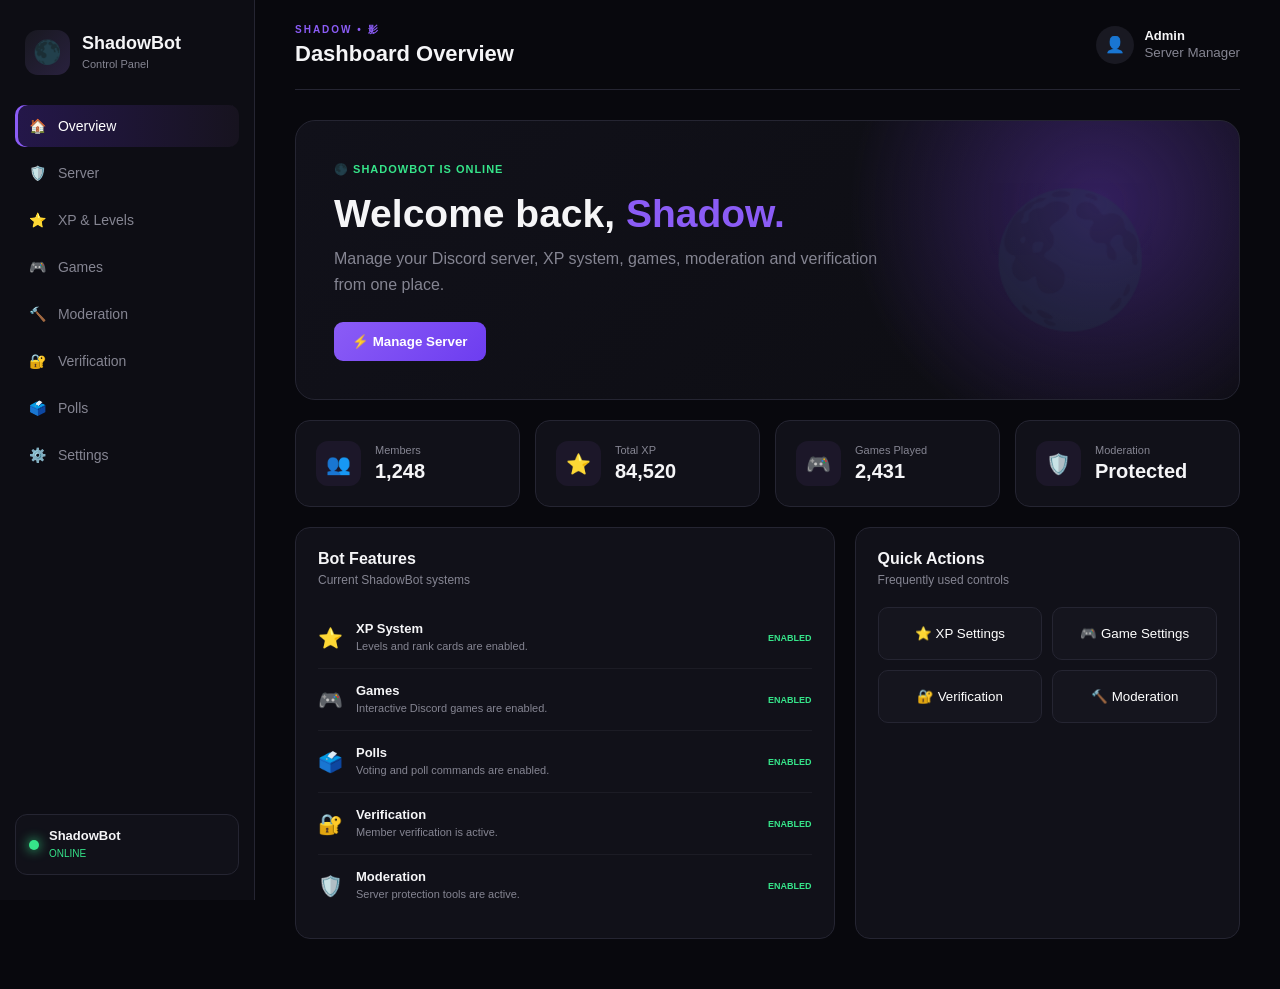
==== ShadowDashboard/index.html @ 9c29fe24 "Add files via upload" ====
<!DOCTYPE html>
<html lang="en">
<head>
    <meta charset="UTF-8">
    <meta name="viewport" content="width=device-width, initial-scale=1.0">
    <title>ShadowBot Dashboard</title>
    <link rel="stylesheet" href="style.css">
</head>

<body>

    <aside class="sidebar">

        <div class="brand">
            <div class="brand-icon">🌑</div>
            <div>
                <h1>ShadowBot</h1>
                <span>Control Panel</span>
            </div>
        </div>

        <nav>
            <button class="nav-btn active" onclick="showPage('overview', this)">
                🏠 <span>Overview</span>
            </button>

            <button class="nav-btn" onclick="showPage('server', this)">
                🛡️ <span>Server</span>
            </button>

            <button class="nav-btn" onclick="showPage('xp', this)">
                ⭐ <span>XP & Levels</span>
            </button>

            <button class="nav-btn" onclick="showPage('games', this)">
                🎮 <span>Games</span>
            </button>

            <button class="nav-btn" onclick="showPage('moderation', this)">
                🔨 <span>Moderation</span>
            </button>

            <button class="nav-btn" onclick="showPage('verification', this)">
                🔐 <span>Verification</span>
            </button>

            <button class="nav-btn" onclick="showPage('polls', this)">
                🗳️ <span>Polls</span>
            </button>

            <button class="nav-btn" onclick="showPage('settings', this)">
                ⚙️ <span>Settings</span>
            </button>
        </nav>

        <div class="sidebar-bottom">
            <div class="bot-status">
                <span class="status-dot"></span>
                <div>
                    <strong>ShadowBot</strong>
                    <small>ONLINE</small>
                </div>
            </div>
        </div>

    </aside>


    <main class="main">

        <header class="topbar">
            <div>
                <p class="eyebrow">SHADOW • 影</p>
                <h2 id="pageTitle">Dashboard Overview</h2>
            </div>

            <div class="user-area">
                <div class="avatar">👤</div>
                <div>
                    <strong>Admin</strong>
                    <small>Server Manager</small>
                </div>
            </div>
        </header>


        <section id="overview" class="page active">

            <div class="hero">
                <div>
                    <span class="hero-tag">🌑 SHADOWBOT IS ONLINE</span>

                    <h1>Welcome back, <span>Shadow.</span></h1>

                    <p>
                        Manage your Discord server, XP system, games,
                        moderation and verification from one place.
                    </p>

                    <button class="primary-btn" onclick="showPage('server')">
                        ⚡ Manage Server
                    </button>
                </div>

                <div class="hero-symbol">
                    🌑
                </div>
            </div>


            <div class="stats-grid">

                <div class="stat-card">
                    <div class="stat-icon">👥</div>
                    <div>
                        <span>Members</span>
                        <strong id="memberCount">1,248</strong>
                    </div>
                </div>

                <div class="stat-card">
                    <div class="stat-icon">⭐</div>
                    <div>
                        <span>Total XP</span>
                        <strong id="xpCount">84,520</strong>
                    </div>
                </div>

                <div class="stat-card">
                    <div class="stat-icon">🎮</div>
                    <div>
                        <span>Games Played</span>
                        <strong id="gameCount">2,431</strong>
                    </div>
                </div>

                <div class="stat-card">
                    <div class="stat-icon">🛡️</div>
                    <div>
                        <span>Moderation</span>
                        <strong>Protected</strong>
                    </div>
                </div>

            </div>


            <div class="content-grid">

                <div class="panel">
                    <div class="panel-header">
                        <div>
                            <h3>Bot Features</h3>
                            <p>Current ShadowBot systems</p>
                        </div>
                    </div>

                    <div class="feature-list">

                        <div class="feature">
                            <span>⭐</span>
                            <div>
                                <strong>XP System</strong>
                                <small>Levels and rank cards are enabled.</small>
                            </div>
                            <b class="enabled">ENABLED</b>
                        </div>

                        <div class="feature">
                            <span>🎮</span>
                            <div>
                                <strong>Games</strong>
                                <small>Interactive Discord games are enabled.</small>
                            </div>
                            <b class="enabled">ENABLED</b>
                        </div>

                        <div class="feature">
                            <span>🗳️</span>
                            <div>
                                <strong>Polls</strong>
                                <small>Voting and poll commands are enabled.</small>
                            </div>
                            <b class="enabled">ENABLED</b>
                        </div>

                        <div class="feature">
                            <span>🔐</span>
                            <div>
                                <strong>Verification</strong>
                                <small>Member verification is active.</small>
                            </div>
                            <b class="enabled">ENABLED</b>
                        </div>

                        <div class="feature">
                            <span>🛡️</span>
                            <div>
                                <strong>Moderation</strong>
                                <small>Server protection tools are active.</small>
                            </div>
                            <b class="enabled">ENABLED</b>
                        </div>

                    </div>
                </div>


                <div class="panel">
                    <div class="panel-header">
                        <div>
                            <h3>Quick Actions</h3>
                            <p>Frequently used controls</p>
                        </div>
                    </div>

                    <div class="quick-actions">

                        <button onclick="showPage('xp')">
                            ⭐ XP Settings
                        </button>

                        <button onclick="showPage('games')">
                            🎮 Game Settings
                        </button>

                        <button onclick="showPage('verification')">
                            🔐 Verification
                        </button>

                        <button onclick="showPage('moderation')">
                            🔨 Moderation
                        </button>

                    </div>
                </div>

            </div>

        </section>


        <section id="server" class="page">

            <div class="section-title">
                <h1>🛡️ Server Management</h1>
                <p>Manage your Shadow Discord server.</p>
            </div>

            <div class="settings-grid">

                <div class="panel setting-card">
                    <span class="big-icon">👋</span>
                    <h3>Welcome Messages</h3>
                    <p>Send a Shadow-themed welcome message when someone joins.</p>

                    <label class="switch">
                        <input type="checkbox" checked>
                        <span></span>
                    </label>
                </div>

                <div class="panel setting-card">
                    <span class="big-icon">🚪</span>
                    <h3>Leave Messages</h3>
                    <p>Send a message when a member leaves the server.</p>

                    <label class="switch">
                        <input type="checkbox" checked>
                        <span></span>
                    </label>
                </div>

                <div class="panel setting-card">
                    <span class="big-icon">📢</span>
                    <h3>Announcements</h3>
                    <p>Control bot announcement messages.</p>

                    <label class="switch">
                        <input type="checkbox" checked>
                        <span></span>
                    </label>
                </div>

                <div class="panel setting-card">
                    <span class="big-icon">🤖</span>
                    <h3>Bot Status</h3>
                    <p>ShadowBot is currently connected to Discord.</p>

                    <span class="online-badge">● ONLINE</span>
                </div>

            </div>

        </section>


        <section id="xp" class="page">

            <div class="section-title">
                <h1>⭐ XP & Levels</h1>
                <p>Configure your server's leveling system.</p>
            </div>

            <div class="panel">

                <div class="setting-row">
                    <div>
                        <h3>XP System</h3>
                        <p>Give members XP when they chat.</p>
                    </div>

                    <label class="switch">
                        <input type="checkbox" id="xpToggle" checked>
                        <span></span>
                    </label>
                </div>

                <div class="setting-row">
                    <div>
                        <h3>XP Per Message</h3>
                        <p>Amount of XP members receive per message.</p>
                    </div>

                    <input class="number-input" type="number" value="10">
                </div>

                <div class="setting-row">
                    <div>
                        <h3>XP Cooldown</h3>
                        <p>Seconds before a member can earn XP again.</p>
                    </div>

                    <input class="number-input" type="number" value="10">
                </div>

                <div class="setting-row">
                    <div>
                        <h3>Rank Cards</h3>
                        <p>Allow members to use the /rank command.</p>
                    </div>

                    <label class="switch">
                        <input type="checkbox" checked>
                        <span></span>
                    </label>
                </div>

                <button class="primary-btn" onclick="saveSettings()">
                    💾 Save XP Settings
                </button>

            </div>

        </section>


        <section id="games" class="page">

            <div class="section-title">
                <h1>🎮 Games</h1>
                <p>Manage ShadowBot's interactive games.</p>
            </div>

            <div class="stats-grid">

                <div class="stat-card">
                    <div class="stat-icon">🎮</div>
                    <div>
                        <span>Games Played</span>
                        <strong>2,431</strong>
                    </div>
                </div>

                <div class="stat-card">
                    <div class="stat-icon">🏆</div>
                    <div>
                        <span>Winners</span>
                        <strong>1,207</strong>
                    </div>
                </div>

                <div class="stat-card">
                    <div class="stat-icon">⚡</div>
                    <div>
                        <span>Fastest Win</span>
                        <strong>3.2s</strong>
                    </div>
                </div>

            </div>

            <div class="panel game-panel">

                <div class="game-row">
                    <div>
                        <span class="game-icon">⚡</span>
                        <div>
                            <h3>Reaction Game</h3>
                            <p>Test how quickly members can react.</p>
                        </div>
                    </div>

                    <label class="switch">
                        <input type="checkbox" checked>
                        <span></span>
                    </label>
                </div>

                <div class="game-row">
                    <div>
                        <span class="game-icon">🧠</span>
                        <div>
                            <h3>Trivia</h3>
                            <p>Questions and answers for members.</p>
                        </div>
                    </div>

                    <label class="switch">
                        <input type="checkbox" checked>
                        <span></span>
                    </label>
                </div>

                <div class="game-row">
                    <div>
                        <span class="game-icon">🎯</span>
                        <div>
                            <h3>Guessing Game</h3>
                            <p>Members guess the secret number.</p>
                        </div>
                    </div>

                    <label class="switch">
                        <input type="checkbox" checked>
                        <span></span>
                    </label>
                </div>

            </div>

        </section>


        <section id="moderation" class="page">

            <div class="section-title">
                <h1>🔨 Moderation</h1>
                <p>Protect and manage your server.</p>
            </div>

            <div class="settings-grid">

                <div class="panel setting-card">
                    <span class="big-icon">⚠️</span>
                    <h3>Warnings</h3>
                    <p>Allow moderators to warn members.</p>

                    <label class="switch">
                        <input type="checkbox" checked>
                        <span></span>
                    </label>
                </div>

                <div class="panel setting-card">
                    <span class="big-icon">👢</span>
                    <h3>Kick</h3>
                    <p>Allow authorized staff to kick members.</p>

                    <label class="switch">
                        <input type="checkbox" checked>
                        <span></span>
                    </label>
                </div>

                <div class="panel setting-card">
                    <span class="big-icon">🔨</span>
                    <h3>Ban</h3>
                    <p>Allow authorized staff to ban members.</p>

                    <label class="switch">
                        <input type="checkbox" checked>
                        <span></span>
                    </label>
                </div>

                <div class="panel setting-card">
                    <span class="big-icon">🧹</span>
                    <h3>Clear Messages</h3>
                    <p>Allow staff to clear messages.</p>

                    <label class="switch">
                        <input type="checkbox" checked>
                        <span></span>
                    </label>
                </div>

            </div>

        </section>


        <section id="verification" class="page">

            <div class="section-title">
                <h1>🔐 Verification</h1>
                <p>Configure your member verification system.</p>
            </div>

            <div class="panel">

                <div class="setting-row">
                    <div>
                        <h3>Verification System</h3>
                        <p>Require members to verify themselves.</p>
                    </div>

                    <label class="switch">
                        <input type="checkbox" checked>
                        <span></span>
                    </label>
                </div>

                <div class="setting-row">
                    <div>
                        <h3>Verification Role</h3>
                        <p>Role given after successful verification.</p>
                    </div>

                    <select>
                        <option>Verified</option>
                        <option>Member</option>
                        <option>Shadow Member</option>
                    </select>
                </div>

                <div class="setting-row">
                    <div>
                        <h3>Verification Channel</h3>
                        <p>Channel where the verification panel appears.</p>
                    </div>

                    <select>
                        <option>#verification</option>
                        <option>#welcome</option>
                        <option>#verify-here</option>
                    </select>
                </div>

                <button class="primary-btn" onclick="saveSettings()">
                    💾 Save Verification
                </button>

            </div>

        </section>


        <section id="polls" class="page">

            <div class="section-title">
                <h1>🗳️ Polls</h1>
                <p>Create and manage community polls.</p>
            </div>

            <div class="panel">

                <h3>Create Poll</h3>

                <input
                    class="text-input"
                    id="pollQuestion"
                    placeholder="Enter your poll question..."
                >

                <div class="poll-options">
                    <input class="text-input" placeholder="Option 1">
                    <input class="text-input" placeholder="Option 2">
                </div>

                <button class="primary-btn" onclick="createPoll()">
                    🗳️ Create Poll
                </button>

                <div id="pollMessage"></div>

            </div>

        </section>


        <section id="settings" class="page">

            <div class="section-title">
                <h1>⚙️ Settings</h1>
                <p>General ShadowBot dashboard settings.</p>
            </div>

            <div class="panel">

                <div class="setting-row">
                    <div>
                        <h3>Dashboard Theme</h3>
                        <p>Current dashboard appearance.</p>
                    </div>

                    <select id="themeSelect" onchange="changeTheme()">
                        <option value="dark">Dark</option>
                        <option value="midnight">Midnight</option>
                    </select>
                </div>

                <div class="setting-row">
                    <div>
                        <h3>Notifications</h3>
                        <p>Show dashboard notifications.</p>
                    </div>

                    <label class="switch">
                        <input type="checkbox" checked>
                        <span></span>
                    </label>
                </div>

                <div class="setting-row">
                    <div>
                        <h3>Auto Refresh</h3>
                        <p>Automatically refresh dashboard statistics.</p>
                    </div>

                    <label class="switch">
                        <input type="checkbox" checked>
                        <span></span>
                    </label>
                </div>

                <button class="primary-btn" onclick="saveSettings()">
                    💾 Save Settings
                </button>

            </div>

        </section>

    </main>


    <div id="toast" class="toast">
        Settings saved successfully! ✓
    </div>

    <script src="script.js"></script>

</body>
</html>
---- ShadowDashboard/style.css ----
* {
    margin: 0;
    padding: 0;
    box-sizing: border-box;
}

:root {
    --bg: #08080d;
    --sidebar: #0d0d14;
    --card: #111119;
    --card2: #15151f;
    --border: #252532;
    --text: #f5f5f7;
    --muted: #858592;
    --purple: #8b5cf6;
    --purple2: #6d3df0;
    --green: #36e58a;
    --red: #ff4d67;
}

body {
    font-family: Arial, Helvetica, sans-serif;
    background: var(--bg);
    color: var(--text);
    min-height: 100vh;
}

/* SIDEBAR */

.sidebar {
    position: fixed;
    left: 0;
    top: 0;
    bottom: 0;
    width: 255px;
    background: var(--sidebar);
    border-right: 1px solid var(--border);
    padding: 25px 15px;
    display: flex;
    flex-direction: column;
    z-index: 10;
}

.brand {
    display: flex;
    align-items: center;
    gap: 12px;
    padding: 5px 10px 30px;
}

.brand-icon {
    width: 45px;
    height: 45px;
    border-radius: 13px;
    display: flex;
    align-items: center;
    justify-content: center;
    background: linear-gradient(135deg, #181820, #29213e);
    font-size: 23px;
}

.brand h1 {
    font-size: 18px;
}

.brand span {
    color: var(--muted);
    font-size: 11px;
}

nav {
    display: flex;
    flex-direction: column;
    gap: 5px;
}

.nav-btn {
    border: none;
    background: transparent;
    color: var(--muted);
    padding: 13px 14px;
    border-radius: 10px;
    text-align: left;
    font-size: 14px;
    cursor: pointer;
    transition: 0.2s;
}

.nav-btn:hover {
    background: #171720;
    color: white;
}

.nav-btn.active {
    background: linear-gradient(90deg, #24174a, #17131f);
    color: white;
    box-shadow: inset 3px 0 var(--purple);
}

.nav-btn span {
    margin-left: 8px;
}

.sidebar-bottom {
    margin-top: auto;
}

.bot-status {
    border: 1px solid var(--border);
    background: #111119;
    border-radius: 12px;
    padding: 13px;
    display: flex;
    gap: 10px;
    align-items: center;
}

.status-dot {
    width: 10px;
    height: 10px;
    background: var(--green);
    border-radius: 50%;
    box-shadow: 0 0 12px var(--green);
}

.bot-status strong {
    display: block;
    font-size: 13px;
}

.bot-status small {
    color: var(--green);
    font-size: 10px;
}

/* MAIN */

.main {
    margin-left: 255px;
    min-height: 100vh;
    padding: 0 40px 50px;
}

.topbar {
    height: 90px;
    border-bottom: 1px solid var(--border);
    display: flex;
    align-items: center;
    justify-content: space-between;
    margin-bottom: 30px;
}

.eyebrow {
    color: var(--purple);
    font-size: 10px;
    font-weight: bold;
    letter-spacing: 2px;
    margin-bottom: 4px;
}

.topbar h2 {
    font-size: 22px;
}

.user-area {
    display: flex;
    align-items: center;
    gap: 10px;
}

.avatar {
    width: 38px;
    height: 38px;
    border-radius: 50%;
    background: #191922;
    display: flex;
    align-items: center;
    justify-content: center;
}

.user-area strong {
    display: block;
    font-size: 13px;
}

.user-area small {
    color: var(--muted);
}

/* PAGES */

.page {
    display: none;
}

.page.active {
    display: block;
}

/* HERO */

.hero {
    min-height: 260px;
    padding: 38px;
    border: 1px solid var(--border);
    border-radius: 20px;
    background:
        radial-gradient(circle at 85% 30%, #34205f 0%, transparent 30%),
        linear-gradient(135deg, #11111a, #0d0d12);
    display: flex;
    justify-content: space-between;
    align-items: center;
    overflow: hidden;
}

.hero-tag {
    color: var(--green);
    font-size: 11px;
    font-weight: bold;
    letter-spacing: 1px;
}

.hero h1 {
    font-size: 39px;
    margin: 15px 0 10px;
}

.hero h1 span {
    color: var(--purple);
}

.hero p {
    color: var(--muted);
    max-width: 570px;
    line-height: 1.6;
    margin-bottom: 25px;
}

.hero-symbol {
    font-size: 130px;
    opacity: 0.25;
    margin-right: 50px;
}

/* BUTTONS */

.primary-btn {
    border: none;
    border-radius: 9px;
    padding: 12px 18px;
    background: linear-gradient(135deg, var(--purple), var(--purple2));
    color: white;
    font-weight: bold;
    cursor: pointer;
    transition: 0.2s;
}

.primary-btn:hover {
    transform: translateY(-2px);
    box-shadow: 0 8px 25px #6d3df044;
}

/* STATS */

.stats-grid {
    display: grid;
    grid-template-columns: repeat(4, 1fr);
    gap: 15px;
    margin: 20px 0;
}

.stat-card {
    background: var(--card);
    border: 1px solid var(--border);
    border-radius: 15px;
    padding: 20px;
    display: flex;
    align-items: center;
    gap: 14px;
}

.stat-icon {
    width: 45px;
    height: 45px;
    border-radius: 12px;
    background: #1c1729;
    display: flex;
    align-items: center;
    justify-content: center;
    font-size: 20px;
}

.stat-card span {
    color: var(--muted);
    font-size: 11px;
    display: block;
    margin-bottom: 4px;
}

.stat-card strong {
    font-size: 20px;
}

/* CONTENT */

.content-grid {
    display: grid;
    grid-template-columns: 1.4fr 1fr;
    gap: 20px;
}

.panel {
    background: var(--card);
    border: 1px solid var(--border);
    border-radius: 15px;
    padding: 22px;
}

.panel-header {
    display: flex;
    justify-content: space-between;
    margin-bottom: 20px;
}

.panel h3 {
    font-size: 16px;
}

.panel-header p,
.section-title p {
    color: var(--muted);
    font-size: 12px;
    margin-top: 5px;
}

/* FEATURES */

.feature-list {
    display: flex;
    flex-direction: column;
}

.feature {
    display: flex;
    align-items: center;
    gap: 13px;
    padding: 14px 0;
    border-bottom: 1px solid #1c1c25;
}

.feature:last-child {
    border-bottom: none;
}

.feature > span {
    font-size: 20px;
}

.feature div {
    flex: 1;
}

.feature strong {
    display: block;
    font-size: 13px;
}

.feature small {
    color: var(--muted);
    font-size: 11px;
}

.enabled {
    color: var(--green);
    font-size: 9px;
}

/* QUICK ACTIONS */

.quick-actions {
    display: grid;
    grid-template-columns: 1fr 1fr;
    gap: 10px;
}

.quick-actions button {
    border: 1px solid var(--border);
    background: #15151e;
    color: white;
    padding: 18px 10px;
    border-radius: 10px;
    cursor: pointer;
    transition: 0.2s;
}

.quick-actions button:hover {
    border-color: var(--purple);
    background: #1b1628;
}

/* SECTION */

.section-title {
    margin-bottom: 25px;
}

.section-title h1 {
    font-size: 27px;
}

/* SETTINGS */

.settings-grid {
    display: grid;
    grid-template-columns: 1fr 1fr;
    gap: 18px;
}

.setting-card {
    position: relative;
    min-height: 180px;
}

.big-icon {
    font-size: 30px;
    display: block;
    margin-bottom: 15px;
}

.setting-card h3 {
    margin-bottom: 8px;
}

.setting-card p {
    color: var(--muted);
    font-size: 12px;
    line-height: 1.5;
    max-width: 350px;
}

.setting-card .switch {
    position: absolute;
    right: 20px;
    top: 20px;
}

/* SWITCH */

.switch {
    display: inline-block;
    position: relative;
    width: 48px;
    height: 25px;
}

.switch input {
    opacity: 0;
    width: 0;
    height: 0;
}

.switch span {
    position: absolute;
    cursor: pointer;
    inset: 0;
    background: #292934;
    border-radius: 30px;
    transition: 0.2s;
}

.switch span:before {
    content: "";
    position: absolute;
    width: 19px;
    height: 19px;
    left: 3px;
    top: 3px;
    background: white;
    border-radius: 50%;
    transition: 0.2s;
}

.switch input:checked + span {
    background: var(--purple);
}

.switch input:checked + span:before {
    transform: translateX(23px);
}

/* SETTING ROW */

.setting-row {
    display: flex;
    justify-content: space-between;
    align-items: center;
    gap: 20px;
    padding: 20px 0;
    border-bottom: 1px solid #20202a;
}

.setting-row:first-child {
    padding-top: 0;
}

.setting-row:last-of-type {
    margin-bottom: 20px;
}

.setting-row h3 {
    font-size: 14px;
}

.setting-row p {
    color: var(--muted);
    font-size: 11px;
    margin-top: 5px;
}

.number-input,
.text-input,
select {
    background: #0b0b11;
    color: white;
    border: 1px solid var(--border);
    border-radius: 8px;
    padding: 11px 12px;
    outline: none;
}

.number-input {
    width: 90px;
}

.text-input {
    width: 100%;
    margin: 10px 0;
}

select {
    min-width: 150px;
}

input:focus,
select:focus {
    border-color: var(--purple);
}

/* GAMES */

.game-panel {
    margin-top: 20px;
}

.game-row {
    display: flex;
    align-items: center;
    justify-content: space-between;
    padding: 20px 0;
    border-bottom: 1px solid #20202a;
}

.game-row:last-child {
    border-bottom: none;
}

.game-row > div {
    display: flex;
    align-items: center;
    gap: 14px;
}

.game-icon {
    width: 45px;
    height: 45px;
    border-radius: 12px;
    background: #1b1628;
    display: flex;
    align-items: center;
    justify-content: center;
    font-size: 20px;
}

.game-row h3 {
    font-size: 14px;
}

.game-row p {
    color: var(--muted);
    font-size: 11px;
    margin-top: 5px;
}

/* ONLINE */

.online-badge {
    display: inline-block;
    margin-top: 20px;
    color: var(--green);
    font-size: 11px;
    font-weight: bold;
}

/* POLLS */

.poll-options {
    display: grid;
    grid-template-columns: 1fr 1fr;
    gap: 10px;
}

#pollMessage {
    margin-top: 15px;
    color: var(--green);
    font-size: 12px;
}

/* TOAST */

.toast {
    position: fixed;
    bottom: 25px;
    right: 25px;
    background: #17171f;
    border: 1px solid var(--green);
    color: white;
    padding: 13px 18px;
    border-radius: 10px;
    transform: translateY(100px);
    opacity: 0;
    transition: 0.3s;
    z-index: 100;
}

.toast.show {
    transform: translateY(0);
    opacity: 1;
}

/* RESPONSIVE */

@media (max-width: 1100px) {
    .stats-grid {
        grid-template-columns: 1fr 1fr;
    }

    .content-grid {
        grid-template-columns: 1fr;
    }
}

@media (max-width: 800px) {
    .sidebar {
        width: 70px;
        padding: 15px 8px;
    }

    .brand div:not(.brand-icon),
    .nav-btn span,
    .bot-status div {
        display: none;
    }

    .brand {
        justify-content: center;
        padding-bottom: 25px;
    }

    .nav-btn {
        text-align: center;
        padding: 14px 5px;
    }

    .sidebar-bottom {
        display: flex;
        justify-content: center;
    }

    .main {
        margin-left: 70px;
        padding: 0 20px 40px;
    }

    .hero-symbol {
        display: none;
    }

    .hero h1 {
        font-size: 30px;
    }

    .settings-grid {
        grid-template-columns: 1fr;
    }
}

@media (max-width: 550px) {
    .stats-grid {
        grid-template-columns: 1fr;
    }

    .topbar {
        height: 75px;
    }

    .user-area {
        display: none;
    }

    .hero {
        padding: 25px;
    }

    .poll-options {
        grid-template-columns: 1fr;
    }
}
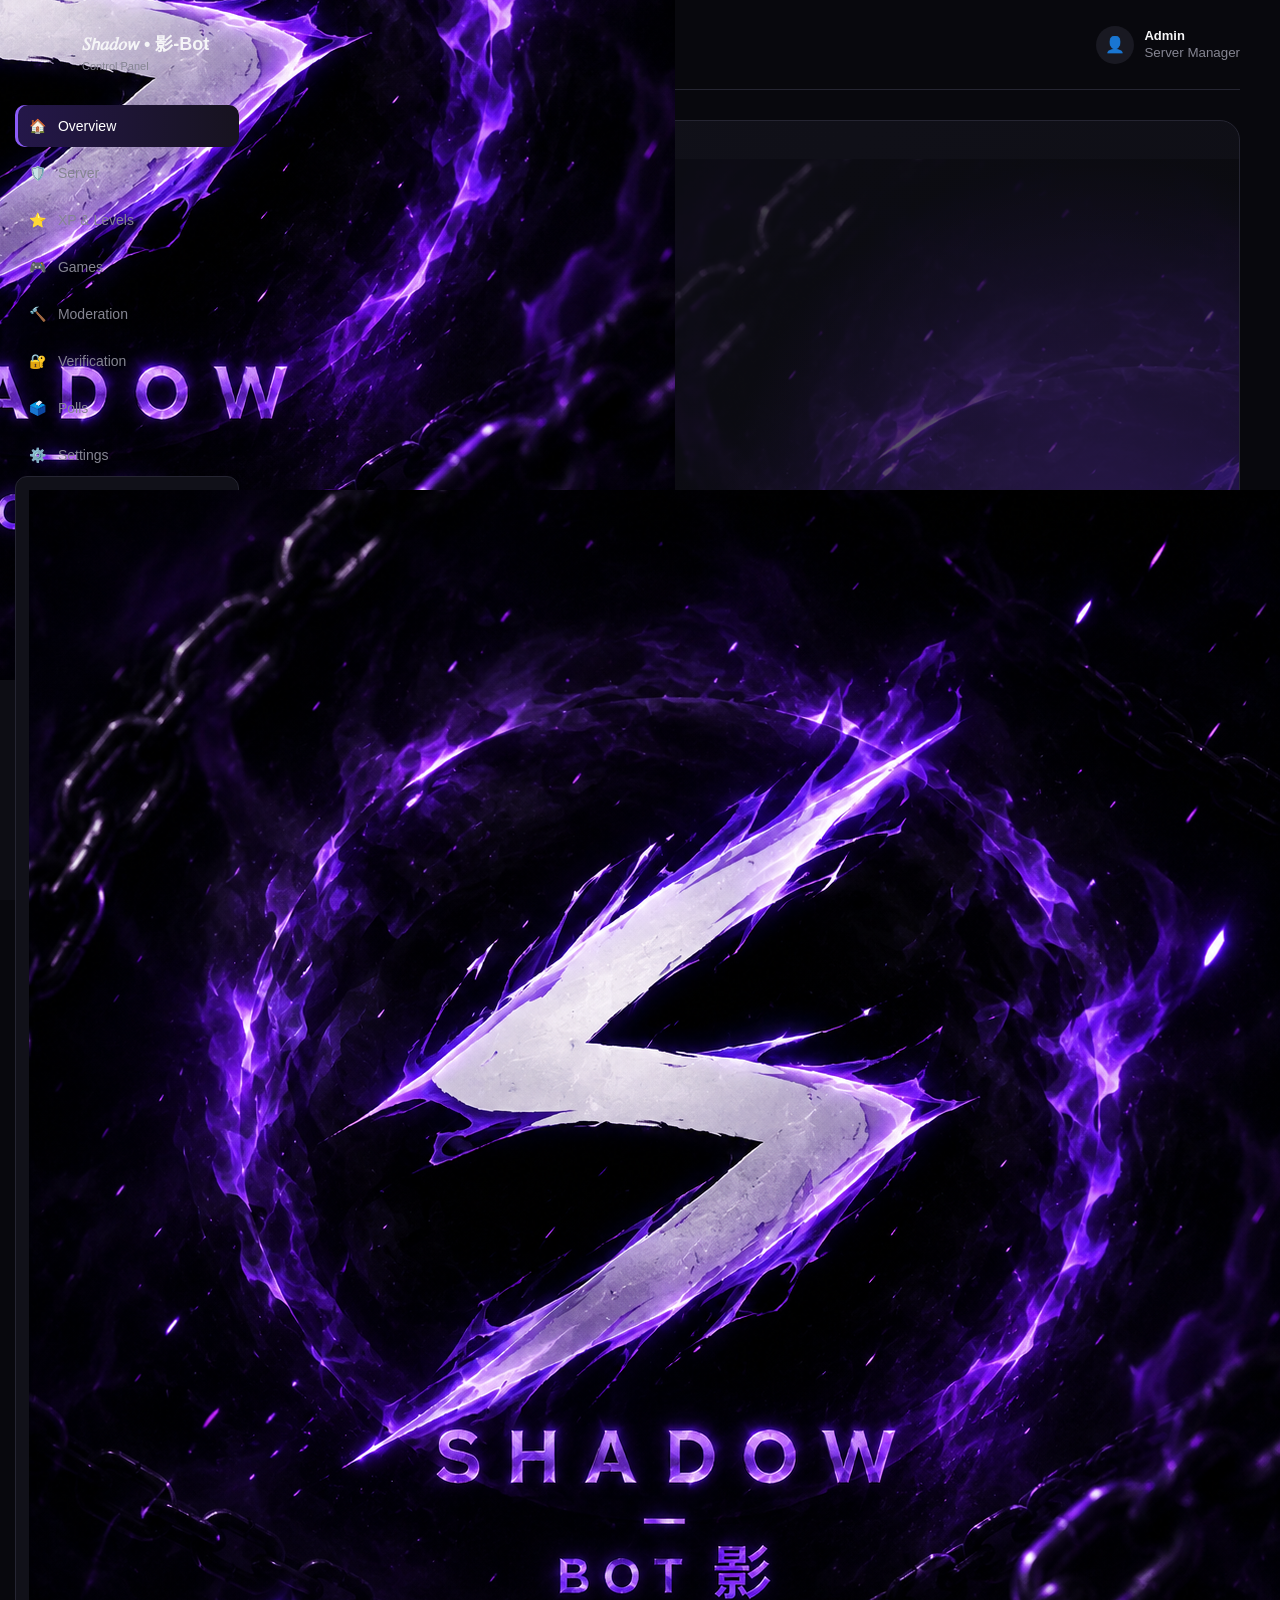
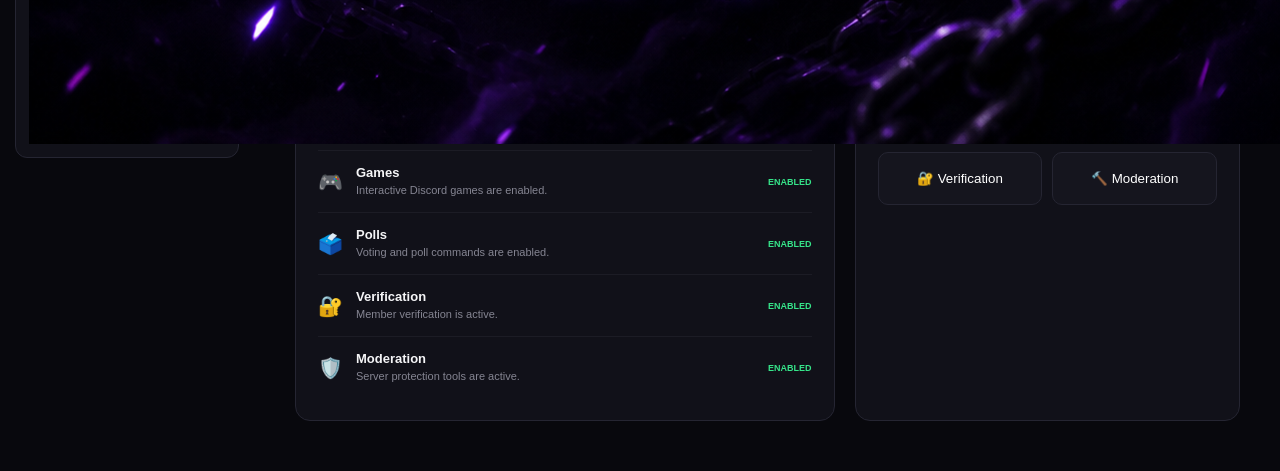
==== commit 9521f5f3: "Update index.html" ====
--- a/ShadowDashboard/index.html
+++ b/ShadowDashboard/index.html
@@ -2,8 +2,55 @@
 <html lang="en">
 <head>
     <meta charset="UTF-8">
+
     <meta name="viewport" content="width=device-width, initial-scale=1.0">
-    <title>ShadowBot Dashboard</title>
+
+    <title>ShadowBot Dashboard | 𝑆𝘩𝑎𝑑𝑜𝑤 • 影-Bot</title>
+
+    <meta
+        name="description"
+        content="ShadowBot Dashboard — manage your Discord server, XP, games, moderation, verification and polls."
+    >
+
+    <meta
+        name="keywords"
+        content="ShadowBot, Discord bot, Discord dashboard, Shadow Bot, 𝑆𝘩𝑎𝑑𝑜𝑤 • 影"
+    >
+
+    <meta name="author" content="ShadowEditzDev">
+
+    <!-- Favicon -->
+    <link rel="icon" type="image/png" href="logo.png">
+
+    <!-- Open Graph -->
+    <meta property="og:type" content="website">
+    <meta property="og:title" content="ShadowBot Dashboard">
+    <meta
+        property="og:description"
+        content="Manage your Discord server with the ShadowBot Dashboard."
+    >
+    <meta
+        property="og:image"
+        content="https://shadoweditzdev.github.io/ShadowDashboard/ShadowDashboard/logo.png"
+    >
+    <meta
+        property="og:url"
+        content="https://shadoweditzdev.github.io/ShadowDashboard/"
+    >
+    <meta property="og:site_name" content="𝑆𝘩𝑎𝑑𝑜𝘸 • 影-Bot">
+
+    <!-- Twitter / Discord preview -->
+    <meta name="twitter:card" content="summary_large_image">
+    <meta name="twitter:title" content="ShadowBot Dashboard">
+    <meta
+        name="twitter:description"
+        content="Manage your Discord server, XP, games, moderation and verification."
+    >
+    <meta
+        name="twitter:image"
+        content="https://shadoweditzdev.github.io/ShadowDashboard/ShadowDashboard/banner.png"
+    >
+
     <link rel="stylesheet" href="style.css">
 </head>
 
@@ -12,14 +59,21 @@
     <aside class="sidebar">
 
         <div class="brand">
-            <div class="brand-icon">🌑</div>
+
+            <div class="brand-icon">
+                <img src="logo.png" alt="ShadowBot">
+            </div>
+
             <div>
-                <h1>ShadowBot</h1>
+                <h1>𝑆𝘩𝑎𝑑𝑜𝘸 • 影-Bot</h1>
                 <span>Control Panel</span>
             </div>
+
         </div>
 
+
         <nav>
+
             <button class="nav-btn active" onclick="showPage('overview', this)">
                 🏠 <span>Overview</span>
             </button>
@@ -51,16 +105,29 @@
             <button class="nav-btn" onclick="showPage('settings', this)">
                 ⚙️ <span>Settings</span>
             </button>
+
         </nav>
 
+
         <div class="sidebar-bottom">
+
             <div class="bot-status">
+
+                <img
+                    class="status-avatar"
+                    src="logo.png"
+                    alt="ShadowBot"
+                >
+
                 <span class="status-dot"></span>
+
                 <div>
-                    <strong>ShadowBot</strong>
+                    <strong>𝑆𝘩𝑎𝑑𝑜𝘸 • 影-Bot</strong>
                     <small>ONLINE</small>
                 </div>
-            </div>
+
+            </div>
+
         </div>
 
     </aside>
@@ -69,77 +136,119 @@
     <main class="main">
 
         <header class="topbar">
+
             <div>
                 <p class="eyebrow">SHADOW • 影</p>
                 <h2 id="pageTitle">Dashboard Overview</h2>
             </div>
 
             <div class="user-area">
+
                 <div class="avatar">👤</div>
+
                 <div>
                     <strong>Admin</strong>
                     <small>Server Manager</small>
                 </div>
-            </div>
+
+            </div>
+
         </header>
 
 
+        <!-- =========================
+             OVERVIEW
+        ========================== -->
+
         <section id="overview" class="page active">
 
             <div class="hero">
+
                 <div>
-                    <span class="hero-tag">🌑 SHADOWBOT IS ONLINE</span>
-
-                    <h1>Welcome back, <span>Shadow.</span></h1>
+
+                    <span class="hero-tag">
+                        🌑 SHADOWBOT IS ONLINE
+                    </span>
+
+                    <h1>
+                        Welcome back,
+                        <span>Shadow.</span>
+                    </h1>
 
                     <p>
                         Manage your Discord server, XP system, games,
                         moderation and verification from one place.
                     </p>
 
-                    <button class="primary-btn" onclick="showPage('server')">
+                    <button
+                        class="primary-btn"
+                        onclick="showPage('server')"
+                    >
                         ⚡ Manage Server
                     </button>
-                </div>
+
+                </div>
+
 
                 <div class="hero-symbol">
-                    🌑
-                </div>
+
+                    <img
+                        src="logo.png"
+                        alt="ShadowBot"
+                    >
+
+                </div>
+
             </div>
 
 
             <div class="stats-grid">
 
                 <div class="stat-card">
+
                     <div class="stat-icon">👥</div>
+
                     <div>
                         <span>Members</span>
                         <strong id="memberCount">1,248</strong>
                     </div>
-                </div>
+
+                </div>
+
 
                 <div class="stat-card">
+
                     <div class="stat-icon">⭐</div>
+
                     <div>
                         <span>Total XP</span>
                         <strong id="xpCount">84,520</strong>
                     </div>
-                </div>
+
+                </div>
+
 
                 <div class="stat-card">
+
                     <div class="stat-icon">🎮</div>
+
                     <div>
                         <span>Games Played</span>
                         <strong id="gameCount">2,431</strong>
                     </div>
-                </div>
+
+                </div>
+
 
                 <div class="stat-card">
+
                     <div class="stat-icon">🛡️</div>
+
                     <div>
                         <span>Moderation</span>
                         <strong>Protected</strong>
                     </div>
+
                 </div>
 
             </div>
@@ -147,72 +256,118 @@
 
             <div class="content-grid">
 
+
                 <div class="panel">
+
                     <div class="panel-header">
+
                         <div>
                             <h3>Bot Features</h3>
                             <p>Current ShadowBot systems</p>
                         </div>
-                    </div>
+
+                    </div>
+
 
                     <div class="feature-list">
 
+
                         <div class="feature">
+
                             <span>⭐</span>
+
                             <div>
                                 <strong>XP System</strong>
-                                <small>Levels and rank cards are enabled.</small>
+                                <small>
+                                    Levels and rank cards are enabled.
+                                </small>
                             </div>
+
                             <b class="enabled">ENABLED</b>
+
                         </div>
 
+
                         <div class="feature">
+
                             <span>🎮</span>
+
                             <div>
                                 <strong>Games</strong>
-                                <small>Interactive Discord games are enabled.</small>
+                                <small>
+                                    Interactive Discord games are enabled.
+                                </small>
                             </div>
+
                             <b class="enabled">ENABLED</b>
+
                         </div>
 
+
                         <div class="feature">
+
                             <span>🗳️</span>
+
                             <div>
                                 <strong>Polls</strong>
-                                <small>Voting and poll commands are enabled.</small>
+                                <small>
+                                    Voting and poll commands are enabled.
+                                </small>
                             </div>
+
                             <b class="enabled">ENABLED</b>
+
                         </div>
 
+
                         <div class="feature">
+
                             <span>🔐</span>
+
                             <div>
                                 <strong>Verification</strong>
-                                <small>Member verification is active.</small>
+                                <small>
+                                    Member verification is active.
+                                </small>
                             </div>
+
                             <b class="enabled">ENABLED</b>
+
                         </div>
 
+
                         <div class="feature">
+
                             <span>🛡️</span>
+
                             <div>
                                 <strong>Moderation</strong>
-                                <small>Server protection tools are active.</small>
+                                <small>
+                                    Server protection tools are active.
+                                </small>
                             </div>
+
                             <b class="enabled">ENABLED</b>
+
                         </div>
 
-                    </div>
+
+                    </div>
+
                 </div>
 
 
                 <div class="panel">
+
                     <div class="panel-header">
+
                         <div>
                             <h3>Quick Actions</h3>
                             <p>Frequently used controls</p>
                         </div>
-                    </div>
+
+                    </div>
+
 
                     <div class="quick-actions">
 
@@ -233,339 +388,696 @@
                         </button>
 
                     </div>
-                </div>
+
+                </div>
+
 
             </div>
 
         </section>
 
 
+        <!-- =========================
+             SERVER
+        ========================== -->
+
         <section id="server" class="page">
 
             <div class="section-title">
+
                 <h1>🛡️ Server Management</h1>
-                <p>Manage your Shadow Discord server.</p>
-            </div>
+
+                <p>
+                    Manage your Shadow Discord server.
+                </p>
+
+            </div>
+
 
             <div class="settings-grid">
 
+
                 <div class="panel setting-card">
+
                     <span class="big-icon">👋</span>
+
                     <h3>Welcome Messages</h3>
-                    <p>Send a Shadow-themed welcome message when someone joins.</p>
-
-                    <label class="switch">
-                        <input type="checkbox" checked>
-                        <span></span>
-                    </label>
-                </div>
+
+                    <p>
+                        Send a Shadow-themed welcome message when someone joins.
+                    </p>
+
+                    <label class="switch">
+
+                        <input
+                            type="checkbox"
+                            checked
+                        >
+
+                        <span></span>
+
+                    </label>
+
+                </div>
+
 
                 <div class="panel setting-card">
+
                     <span class="big-icon">🚪</span>
+
                     <h3>Leave Messages</h3>
-                    <p>Send a message when a member leaves the server.</p>
-
-                    <label class="switch">
-                        <input type="checkbox" checked>
-                        <span></span>
-                    </label>
-                </div>
+
+                    <p>
+                        Send a message when a member leaves the server.
+                    </p>
+
+                    <label class="switch">
+
+                        <input
+                            type="checkbox"
+                            checked
+                        >
+
+                        <span></span>
+
+                    </label>
+
+                </div>
+
 
                 <div class="panel setting-card">
+
                     <span class="big-icon">📢</span>
+
                     <h3>Announcements</h3>
-                    <p>Control bot announcement messages.</p>
-
-                    <label class="switch">
-                        <input type="checkbox" checked>
-                        <span></span>
-                    </label>
-                </div>
+
+                    <p>
+                        Control bot announcement messages.
+                    </p>
+
+                    <label class="switch">
+
+                        <input
+                            type="checkbox"
+                            checked
+                        >
+
+                        <span></span>
+
+                    </label>
+
+                </div>
+
 
                 <div class="panel setting-card">
+
                     <span class="big-icon">🤖</span>
+
                     <h3>Bot Status</h3>
-                    <p>ShadowBot is currently connected to Discord.</p>
-
-                    <span class="online-badge">● ONLINE</span>
-                </div>
+
+                    <p>
+                        ShadowBot is currently connected to Discord.
+                    </p>
+
+                    <span class="online-badge">
+                        ● ONLINE
+                    </span>
+
+                </div>
+
 
             </div>
 
         </section>
 
 
+        <!-- =========================
+             XP
+        ========================== -->
+
         <section id="xp" class="page">
 
             <div class="section-title">
+
                 <h1>⭐ XP & Levels</h1>
-                <p>Configure your server's leveling system.</p>
-            </div>
+
+                <p>
+                    Configure your server's leveling system.
+                </p>
+
+            </div>
+
 
             <div class="panel">
 
+
                 <div class="setting-row">
-                    <div>
+
+                    <div>
+
                         <h3>XP System</h3>
-                        <p>Give members XP when they chat.</p>
-                    </div>
-
-                    <label class="switch">
-                        <input type="checkbox" id="xpToggle" checked>
-                        <span></span>
-                    </label>
-                </div>
+
+                        <p>
+                            Give members XP when they chat.
+                        </p>
+
+                    </div>
+
+
+                    <label class="switch">
+
+                        <input
+                            type="checkbox"
+                            id="xpToggle"
+                            checked
+                        >
+
+                        <span></span>
+
+                    </label>
+
+                </div>
+
 
                 <div class="setting-row">
-                    <div>
+
+                    <div>
+
                         <h3>XP Per Message</h3>
-                        <p>Amount of XP members receive per message.</p>
-                    </div>
-
-                    <input class="number-input" type="number" value="10">
-                </div>
+
+                        <p>
+                            Amount of XP members receive per message.
+                        </p>
+
+                    </div>
+
+                    <input
+                        class="number-input"
+                        type="number"
+                        value="10"
+                    >
+
+                </div>
+
 
                 <div class="setting-row">
-                    <div>
+
+                    <div>
+
                         <h3>XP Cooldown</h3>
-                        <p>Seconds before a member can earn XP again.</p>
-                    </div>
-
-                    <input class="number-input" type="number" value="10">
-                </div>
+
+                        <p>
+                            Seconds before a member can earn XP again.
+                        </p>
+
+                    </div>
+
+                    <input
+                        class="number-input"
+                        type="number"
+                        value="10"
+                    >
+
+                </div>
+
 
                 <div class="setting-row">
-                    <div>
+
+                    <div>
+
                         <h3>Rank Cards</h3>
-                        <p>Allow members to use the /rank command.</p>
-                    </div>
-
-                    <label class="switch">
-                        <input type="checkbox" checked>
-                        <span></span>
-                    </label>
-                </div>
-
-                <button class="primary-btn" onclick="saveSettings()">
+
+                        <p>
+                            Allow members to use the /rank command.
+                        </p>
+
+                    </div>
+
+
+                    <label class="switch">
+
+                        <input
+                            type="checkbox"
+                            checked
+                        >
+
+                        <span></span>
+
+                    </label>
+
+                </div>
+
+
+                <button
+                    class="primary-btn"
+                    onclick="saveSettings()"
+                >
                     💾 Save XP Settings
                 </button>
 
+
             </div>
 
         </section>
 
 
+        <!-- =========================
+             GAMES
+        ========================== -->
+
         <section id="games" class="page">
 
             <div class="section-title">
+
                 <h1>🎮 Games</h1>
-                <p>Manage ShadowBot's interactive games.</p>
-            </div>
+
+                <p>
+                    Manage ShadowBot's interactive games.
+                </p>
+
+            </div>
+
 
             <div class="stats-grid">
 
+
                 <div class="stat-card">
+
                     <div class="stat-icon">🎮</div>
-                    <div>
+
+                    <div>
+
                         <span>Games Played</span>
-                        <strong>2,431</strong>
-                    </div>
-                </div>
+
+                        <strong>
+                            2,431
+                        </strong>
+
+                    </div>
+
+                </div>
+
 
                 <div class="stat-card">
+
                     <div class="stat-icon">🏆</div>
-                    <div>
+
+                    <div>
+
                         <span>Winners</span>
-                        <strong>1,207</strong>
-                    </div>
-                </div>
+
+                        <strong>
+                            1,207
+                        </strong>
+
+                    </div>
+
+                </div>
+
 
                 <div class="stat-card">
+
                     <div class="stat-icon">⚡</div>
-                    <div>
+
+                    <div>
+
                         <span>Fastest Win</span>
-                        <strong>3.2s</strong>
-                    </div>
-                </div>
-
-            </div>
+
+                        <strong>
+                            3.2s
+                        </strong>
+
+                    </div>
+
+                </div>
+
+
+            </div>
+
 
             <div class="panel game-panel">
 
+
                 <div class="game-row">
-                    <div>
-                        <span class="game-icon">⚡</span>
+
+                    <div>
+
+                        <span class="game-icon">
+                            ⚡
+                        </span>
+
                         <div>
+
                             <h3>Reaction Game</h3>
-                            <p>Test how quickly members can react.</p>
+
+                            <p>
+                                Test how quickly members can react.
+                            </p>
+
                         </div>
-                    </div>
-
-                    <label class="switch">
-                        <input type="checkbox" checked>
-                        <span></span>
-                    </label>
-                </div>
+
+                    </div>
+
+
+                    <label class="switch">
+
+                        <input
+                            type="checkbox"
+                            checked
+                        >
+
+                        <span></span>
+
+                    </label>
+
+                </div>
+
 
                 <div class="game-row">
-                    <div>
-                        <span class="game-icon">🧠</span>
+
+                    <div>
+
+                        <span class="game-icon">
+                            🧠
+                        </span>
+
                         <div>
+
                             <h3>Trivia</h3>
-                            <p>Questions and answers for members.</p>
+
+                            <p>
+                                Questions and answers for members.
+                            </p>
+
                         </div>
-                    </div>
-
-                    <label class="switch">
-                        <input type="checkbox" checked>
-                        <span></span>
-                    </label>
-                </div>
+
+                    </div>
+
+
+                    <label class="switch">
+
+                        <input
+                            type="checkbox"
+                            checked
+                        >
+
+                        <span></span>
+
+                    </label>
+
+                </div>
+
 
                 <div class="game-row">
-                    <div>
-                        <span class="game-icon">🎯</span>
+
+                    <div>
+
+                        <span class="game-icon">
+                            🎯
+                        </span>
+
                         <div>
+
                             <h3>Guessing Game</h3>
-                            <p>Members guess the secret number.</p>
+
+                            <p>
+                                Members guess the secret number.
+                            </p>
+
                         </div>
-                    </div>
-
-                    <label class="switch">
-                        <input type="checkbox" checked>
-                        <span></span>
-                    </label>
-                </div>
+
+                    </div>
+
+
+                    <label class="switch">
+
+                        <input
+                            type="checkbox"
+                            checked
+                        >
+
+                        <span></span>
+
+                    </label>
+
+                </div>
+
 
             </div>
 
         </section>
 
 
+        <!-- =========================
+             MODERATION
+        ========================== -->
+
         <section id="moderation" class="page">
 
             <div class="section-title">
+
                 <h1>🔨 Moderation</h1>
-                <p>Protect and manage your server.</p>
-            </div>
+
+                <p>
+                    Protect and manage your server.
+                </p>
+
+            </div>
+
 
             <div class="settings-grid">
 
+
                 <div class="panel setting-card">
+
                     <span class="big-icon">⚠️</span>
+
                     <h3>Warnings</h3>
-                    <p>Allow moderators to warn members.</p>
-
-                    <label class="switch">
-                        <input type="checkbox" checked>
-                        <span></span>
-                    </label>
-                </div>
+
+                    <p>
+                        Allow moderators to warn members.
+                    </p>
+
+                    <label class="switch">
+
+                        <input
+                            type="checkbox"
+                            checked
+                        >
+
+                        <span></span>
+
+                    </label>
+
+                </div>
+
 
                 <div class="panel setting-card">
+
                     <span class="big-icon">👢</span>
+
                     <h3>Kick</h3>
-                    <p>Allow authorized staff to kick members.</p>
-
-                    <label class="switch">
-                        <input type="checkbox" checked>
-                        <span></span>
-                    </label>
-                </div>
+
+                    <p>
+                        Allow authorized staff to kick members.
+                    </p>
+
+                    <label class="switch">
+
+                        <input
+                            type="checkbox"
+                            checked
+                        >
+
+                        <span></span>
+
+                    </label>
+
+                </div>
+
 
                 <div class="panel setting-card">
+
                     <span class="big-icon">🔨</span>
+
                     <h3>Ban</h3>
-                    <p>Allow authorized staff to ban members.</p>
-
-                    <label class="switch">
-                        <input type="checkbox" checked>
-                        <span></span>
-                    </label>
-                </div>
+
+                    <p>
+                        Allow authorized staff to ban members.
+                    </p>
+
+                    <label class="switch">
+
+                        <input
+                            type="checkbox"
+                            checked
+                        >
+
+                        <span></span>
+
+                    </label>
+
+                </div>
+
 
                 <div class="panel setting-card">
+
                     <span class="big-icon">🧹</span>
+
                     <h3>Clear Messages</h3>
-                    <p>Allow staff to clear messages.</p>
-
-                    <label class="switch">
-                        <input type="checkbox" checked>
-                        <span></span>
-                    </label>
-                </div>
+
+                    <p>
+                        Allow staff to clear messages.
+                    </p>
+
+                    <label class="switch">
+
+                        <input
+                            type="checkbox"
+                            checked
+                        >
+
+                        <span></span>
+
+                    </label>
+
+                </div>
+
 
             </div>
 
         </section>
 
 
+        <!-- =========================
+             VERIFICATION
+        ========================== -->
+
         <section id="verification" class="page">
 
             <div class="section-title">
+
                 <h1>🔐 Verification</h1>
-                <p>Configure your member verification system.</p>
-            </div>
+
+                <p>
+                    Configure your member verification system.
+                </p>
+
+            </div>
+
 
             <div class="panel">
 
+
                 <div class="setting-row">
-                    <div>
+
+                    <div>
+
                         <h3>Verification System</h3>
-                        <p>Require members to verify themselves.</p>
-                    </div>
-
-                    <label class="switch">
-                        <input type="checkbox" checked>
-                        <span></span>
-                    </label>
-                </div>
+
+                        <p>
+                            Require members to verify themselves.
+                        </p>
+
+                    </div>
+
+
+                    <label class="switch">
+
+                        <input
+                            type="checkbox"
+                            checked
+                        >
+
+                        <span></span>
+
+                    </label>
+
+                </div>
+
 
                 <div class="setting-row">
-                    <div>
+
+                    <div>
+
                         <h3>Verification Role</h3>
-                        <p>Role given after successful verification.</p>
-                    </div>
+
+                        <p>
+                            Role given after successful verification.
+                        </p>
+
+                    </div>
+
 
                     <select>
+
                         <option>Verified</option>
                         <option>Member</option>
                         <option>Shadow Member</option>
+
                     </select>
-                </div>
+
+                </div>
+
 
                 <div class="setting-row">
-                    <div>
+
+                    <div>
+
                         <h3>Verification Channel</h3>
-                        <p>Channel where the verification panel appears.</p>
-                    </div>
+
+                        <p>
+                            Channel where the verification panel appears.
+                        </p>
+
+                    </div>
+
 
                     <select>
+
                         <option>#verification</option>
                         <option>#welcome</option>
                         <option>#verify-here</option>
+
                     </select>
-                </div>
-
-                <button class="primary-btn" onclick="saveSettings()">
+
+                </div>
+
+
+                <button
+                    class="primary-btn"
+                    onclick="saveSettings()"
+                >
                     💾 Save Verification
                 </button>
 
+
             </div>
 
         </section>
 
 
+        <!-- =========================
+             POLLS
+        ========================== -->
+
         <section id="polls" class="page">
 
             <div class="section-title">
+
                 <h1>🗳️ Polls</h1>
-                <p>Create and manage community polls.</p>
-            </div>
+
+                <p>
+                    Create and manage community polls.
+                </p>
+
+            </div>
+
 
             <div class="panel">
 
                 <h3>Create Poll</h3>
+
 
                 <input
                     class="text-input"
@@ -573,15 +1085,30 @@
                     placeholder="Enter your poll question..."
                 >
 
+
                 <div class="poll-options">
-                    <input class="text-input" placeholder="Option 1">
-                    <input class="text-input" placeholder="Option 2">
-                </div>
-
-                <button class="primary-btn" onclick="createPoll()">
+
+                    <input
+                        class="text-input"
+                        placeholder="Option 1"
+                    >
+
+                    <input
+                        class="text-input"
+                        placeholder="Option 2"
+                    >
+
+                </div>
+
+
+                <button
+                    class="primary-btn"
+                    onclick="createPoll()"
+                >
                     🗳️ Create Poll
                 </button>
 
+
                 <div id="pollMessage"></div>
 
             </div>
@@ -589,54 +1116,118 @@
         </section>
 
 
+        <!-- =========================
+             SETTINGS
+        ========================== -->
+
         <section id="settings" class="page">
 
             <div class="section-title">
+
                 <h1>⚙️ Settings</h1>
-                <p>General ShadowBot dashboard settings.</p>
-            </div>
+
+                <p>
+                    General ShadowBot dashboard settings.
+                </p>
+
+            </div>
+
 
             <div class="panel">
 
+
                 <div class="setting-row">
-                    <div>
+
+                    <div>
+
                         <h3>Dashboard Theme</h3>
-                        <p>Current dashboard appearance.</p>
-                    </div>
-
-                    <select id="themeSelect" onchange="changeTheme()">
-                        <option value="dark">Dark</option>
-                        <option value="midnight">Midnight</option>
+
+                        <p>
+                            Current dashboard appearance.
+                        </p>
+
+                    </div>
+
+
+                    <select
+                        id="themeSelect"
+                        onchange="changeTheme()"
+                    >
+
+                        <option value="dark">
+                            Dark
+                        </option>
+
+                        <option value="midnight">
+                            Midnight
+                        </option>
+
                     </select>
-                </div>
+
+                </div>
+
 
                 <div class="setting-row">
-                    <div>
+
+                    <div>
+
                         <h3>Notifications</h3>
-                        <p>Show dashboard notifications.</p>
-                    </div>
-
-                    <label class="switch">
-                        <input type="checkbox" checked>
-                        <span></span>
-                    </label>
-                </div>
+
+                        <p>
+                            Show dashboard notifications.
+                        </p>
+
+                    </div>
+
+
+                    <label class="switch">
+
+                        <input
+                            type="checkbox"
+                            checked
+                        >
+
+                        <span></span>
+
+                    </label>
+
+                </div>
+
 
                 <div class="setting-row">
-                    <div>
+
+                    <div>
+
                         <h3>Auto Refresh</h3>
-                        <p>Automatically refresh dashboard statistics.</p>
-                    </div>
-
-                    <label class="switch">
-                        <input type="checkbox" checked>
-                        <span></span>
-                    </label>
-                </div>
-
-                <button class="primary-btn" onclick="saveSettings()">
+
+                        <p>
+                            Automatically refresh dashboard statistics.
+                        </p>
+
+                    </div>
+
+
+                    <label class="switch">
+
+                        <input
+                            type="checkbox"
+                            checked
+                        >
+
+                        <span></span>
+
+                    </label>
+
+                </div>
+
+
+                <button
+                    class="primary-btn"
+                    onclick="saveSettings()"
+                >
                     💾 Save Settings
                 </button>
+
 
             </div>
 
@@ -649,6 +1240,7 @@
         Settings saved successfully! ✓
     </div>
 
+
     <script src="script.js"></script>
 
 </body>
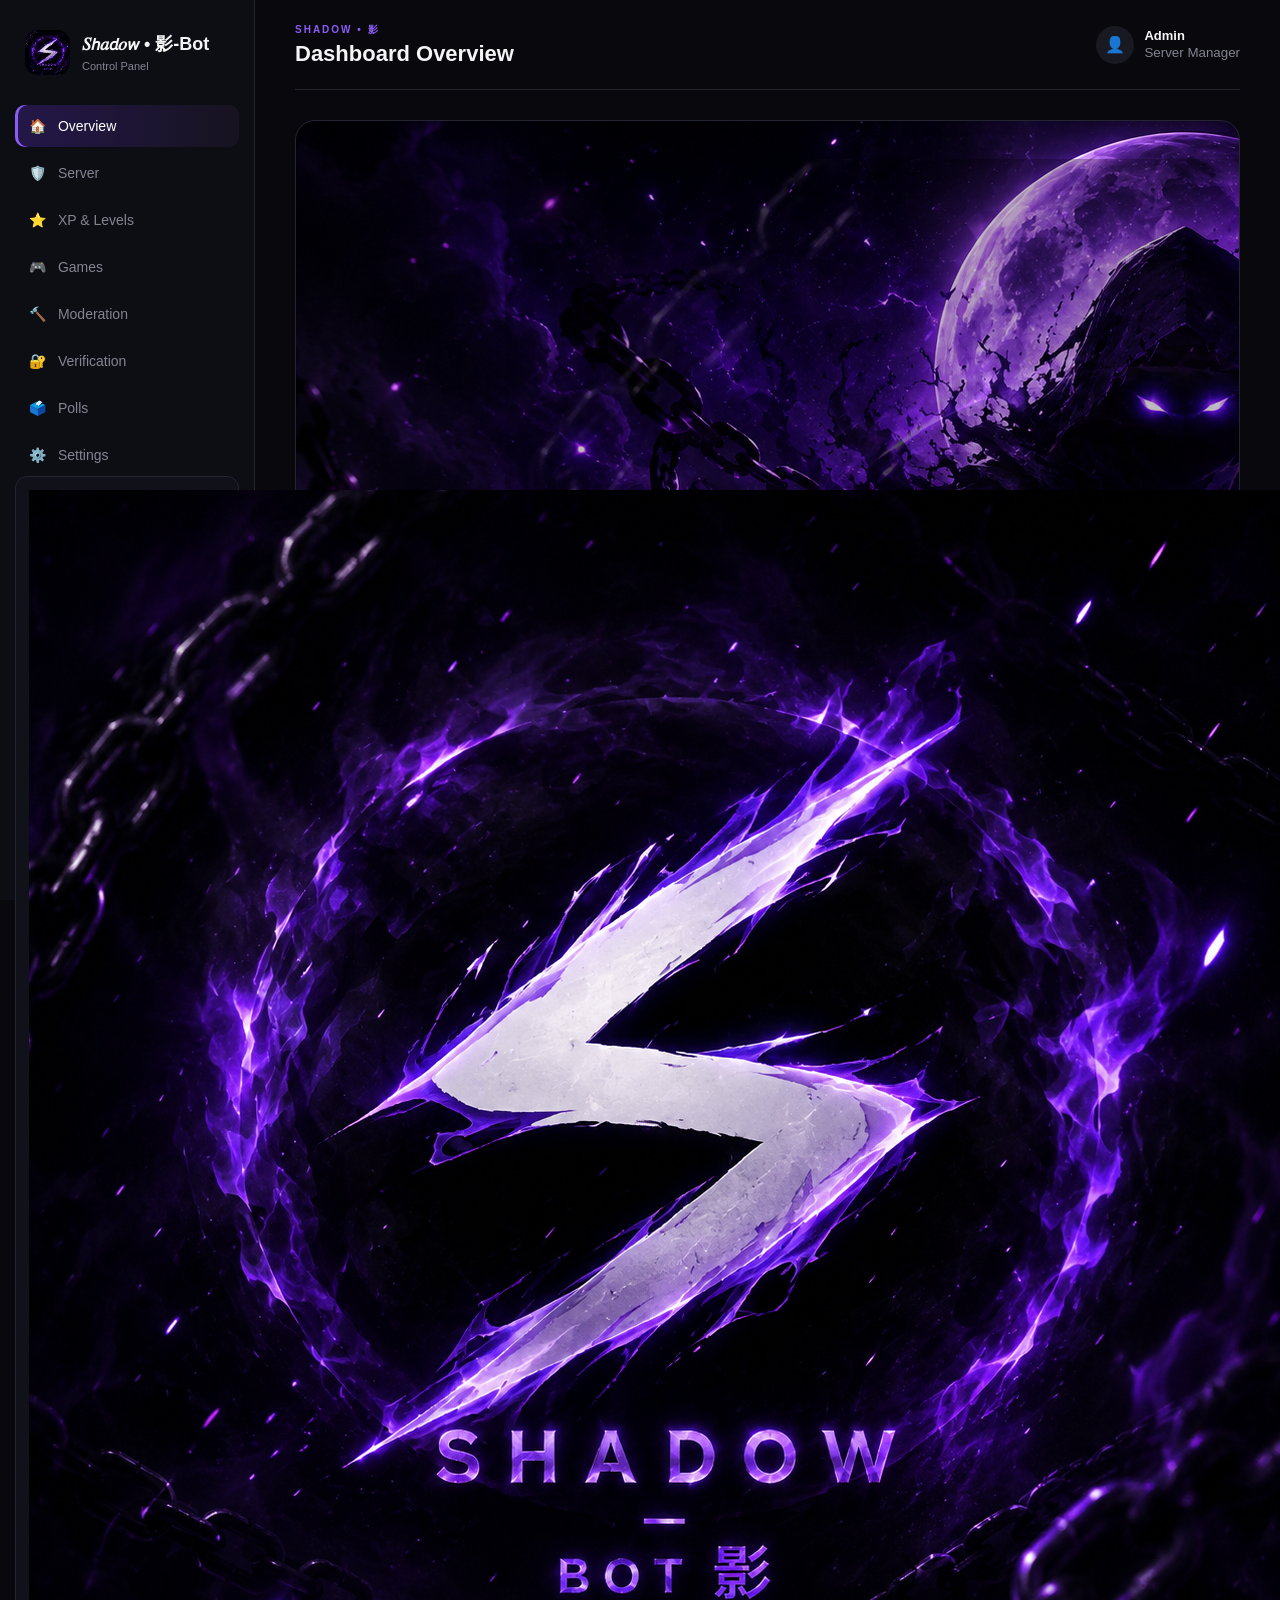
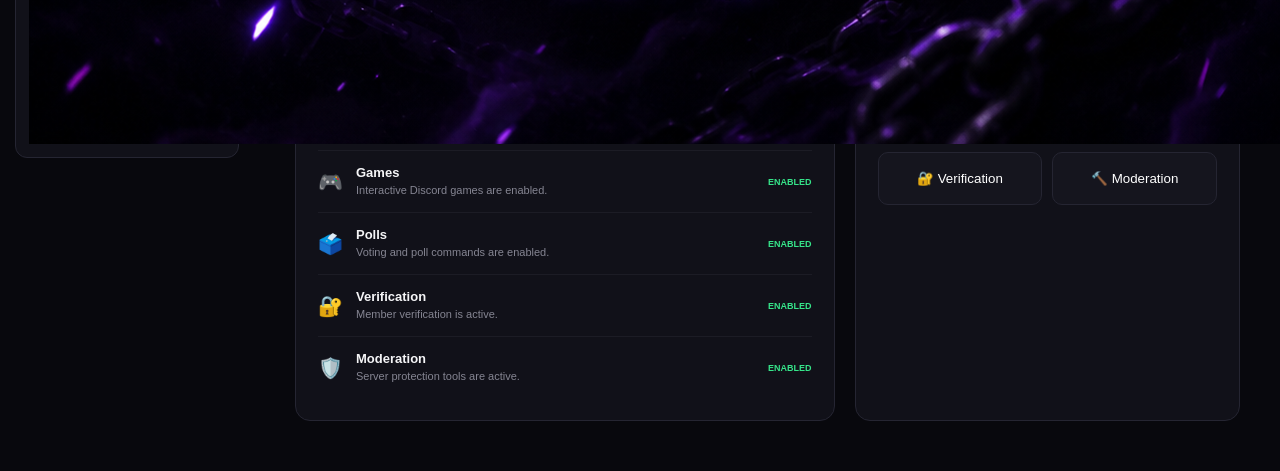
==== commit dff41e36: "Update index.html" ====
--- a/ShadowDashboard/index.html
+++ b/ShadowDashboard/index.html
@@ -3,111 +3,194 @@
 <head>
     <meta charset="UTF-8">
 
-    <meta name="viewport" content="width=device-width, initial-scale=1.0">
-
-    <title>ShadowBot Dashboard | 𝑆𝘩𝑎𝑑𝑜𝑤 • 影-Bot</title>
+    <meta
+        name="viewport"
+        content="width=device-width, initial-scale=1.0"
+    >
+
+    <title>𝑆𝘩𝑎𝘥𝑜𝘸 • 影-Bot | Discord Dashboard</title>
 
     <meta
         name="description"
-        content="ShadowBot Dashboard — manage your Discord server, XP, games, moderation, verification and polls."
+        content="𝑆𝘩𝑎𝘥𝑜𝘸 • 影-Bot Discord dashboard. Manage your server, XP, levels, games, moderation, verification and polls."
     >
 
     <meta
         name="keywords"
-        content="ShadowBot, Discord bot, Discord dashboard, Shadow Bot, 𝑆𝘩𝑎𝑑𝑜𝑤 • 影"
+        content="ShadowBot, Discord Bot, Discord Dashboard, Shadow, 影, XP, Levels, Moderation, Discord Games"
     >
 
     <meta name="author" content="ShadowEditzDev">
 
-    <!-- Favicon -->
-    <link rel="icon" type="image/png" href="logo.png">
-
-    <!-- Open Graph -->
-    <meta property="og:type" content="website">
-    <meta property="og:title" content="ShadowBot Dashboard">
+    <meta
+        name="robots"
+        content="index, follow"
+    >
+
+    <link
+        rel="canonical"
+        href="https://shadoweditzdev.github.io/ShadowDashboard/"
+    >
+
+    <link
+        rel="icon"
+        type="image/png"
+        href="logo.png"
+    >
+
+    <link
+        rel="apple-touch-icon"
+        href="logo.png"
+    >
+
+    <meta
+        property="og:type"
+        content="website"
+    >
+
+    <meta
+        property="og:title"
+        content="𝑆𝘩𝑎𝘥𝑜𝘸 • 影-Bot | Discord Dashboard"
+    >
+
     <meta
         property="og:description"
-        content="Manage your Discord server with the ShadowBot Dashboard."
-    >
-    <meta
-        property="og:image"
-        content="https://shadoweditzdev.github.io/ShadowDashboard/ShadowDashboard/logo.png"
-    >
+        content="Manage your Discord server, XP system, games, moderation, verification and polls with the 𝑆𝘩𝑎𝘥𝑜𝘸 • 影-Bot dashboard."
+    >
+
     <meta
         property="og:url"
         content="https://shadoweditzdev.github.io/ShadowDashboard/"
     >
-    <meta property="og:site_name" content="𝑆𝘩𝑎𝑑𝑜𝘸 • 影-Bot">
-
-    <!-- Twitter / Discord preview -->
-    <meta name="twitter:card" content="summary_large_image">
-    <meta name="twitter:title" content="ShadowBot Dashboard">
+
+    <meta
+        property="og:site_name"
+        content="𝑆𝘩𝑎𝘥𝑜𝘸 • 影-Bot"
+    >
+
+    <meta
+        property="og:image"
+        content="https://shadoweditzdev.github.io/ShadowDashboard/banner.png"
+    >
+
+    <meta
+        property="og:image:alt"
+        content="𝑆𝘩𝑎𝘥𝑜𝘸 • 影-Bot Dashboard"
+    >
+
+    <meta
+        property="og:image:type"
+        content="image/png"
+    >
+
+    <meta
+        name="twitter:card"
+        content="summary_large_image"
+    >
+
+    <meta
+        name="twitter:title"
+        content="𝑆𝘩𝑎𝘥𝑜𝘸 • 影-Bot | Discord Dashboard"
+    >
+
     <meta
         name="twitter:description"
-        content="Manage your Discord server, XP, games, moderation and verification."
-    >
+        content="The official 𝑆𝘩𝑎𝘥𝑜𝘸 • 影-Bot Discord dashboard."
+    >
+
     <meta
         name="twitter:image"
-        content="https://shadoweditzdev.github.io/ShadowDashboard/ShadowDashboard/banner.png"
-    >
-
-    <link rel="stylesheet" href="style.css">
+        content="https://shadoweditzdev.github.io/ShadowDashboard/banner.png"
+    >
+
+    <link
+        rel="stylesheet"
+        href="style.css"
+    >
 </head>
 
 <body>
 
+    <!-- =========================
+         SIDEBAR
+    ========================== -->
+
     <aside class="sidebar">
 
         <div class="brand">
 
-            <div class="brand-icon">
-                <img src="logo.png" alt="ShadowBot">
-            </div>
+            <img
+                class="brand-icon"
+                src="logo.png"
+                alt="ShadowBot Logo"
+            >
 
             <div>
-                <h1>𝑆𝘩𝑎𝑑𝑜𝘸 • 影-Bot</h1>
+                <h1>𝑆𝘩𝑎𝘥𝑜𝘸 • 影-Bot</h1>
                 <span>Control Panel</span>
             </div>
 
         </div>
 
-
         <nav>
 
-            <button class="nav-btn active" onclick="showPage('overview', this)">
+            <button
+                class="nav-btn active"
+                onclick="showPage('overview', this)"
+            >
                 🏠 <span>Overview</span>
             </button>
 
-            <button class="nav-btn" onclick="showPage('server', this)">
+            <button
+                class="nav-btn"
+                onclick="showPage('server', this)"
+            >
                 🛡️ <span>Server</span>
             </button>
 
-            <button class="nav-btn" onclick="showPage('xp', this)">
+            <button
+                class="nav-btn"
+                onclick="showPage('xp', this)"
+            >
                 ⭐ <span>XP & Levels</span>
             </button>
 
-            <button class="nav-btn" onclick="showPage('games', this)">
+            <button
+                class="nav-btn"
+                onclick="showPage('games', this)"
+            >
                 🎮 <span>Games</span>
             </button>
 
-            <button class="nav-btn" onclick="showPage('moderation', this)">
+            <button
+                class="nav-btn"
+                onclick="showPage('moderation', this)"
+            >
                 🔨 <span>Moderation</span>
             </button>
 
-            <button class="nav-btn" onclick="showPage('verification', this)">
+            <button
+                class="nav-btn"
+                onclick="showPage('verification', this)"
+            >
                 🔐 <span>Verification</span>
             </button>
 
-            <button class="nav-btn" onclick="showPage('polls', this)">
+            <button
+                class="nav-btn"
+                onclick="showPage('polls', this)"
+            >
                 🗳️ <span>Polls</span>
             </button>
 
-            <button class="nav-btn" onclick="showPage('settings', this)">
+            <button
+                class="nav-btn"
+                onclick="showPage('settings', this)"
+            >
                 ⚙️ <span>Settings</span>
             </button>
 
         </nav>
-
 
         <div class="sidebar-bottom">
 
@@ -119,11 +202,14 @@
                     alt="ShadowBot"
                 >
 
-                <span class="status-dot"></span>
+                <span
+                    id="status-dot"
+                    class="status-dot"
+                ></span>
 
                 <div>
-                    <strong>𝑆𝘩𝑎𝑑𝑜𝘸 • 影-Bot</strong>
-                    <small>ONLINE</small>
+                    <strong>𝑆𝘩𝑎𝘥𝑜𝘸 • 影-Bot</strong>
+                    <small id="bot-status">CHECKING...</small>
                 </div>
 
             </div>
@@ -132,19 +218,33 @@
 
     </aside>
 
+    <!-- =========================
+         MAIN
+    ========================== -->
 
     <main class="main">
 
+        <!-- TOPBAR -->
+
         <header class="topbar">
 
             <div>
-                <p class="eyebrow">SHADOW • 影</p>
-                <h2 id="pageTitle">Dashboard Overview</h2>
+
+                <p class="eyebrow">
+                    SHADOW • 影
+                </p>
+
+                <h2 id="pageTitle">
+                    Dashboard Overview
+                </h2>
+
             </div>
 
             <div class="user-area">
 
-                <div class="avatar">👤</div>
+                <div class="avatar">
+                    👤
+                </div>
 
                 <div>
                     <strong>Admin</strong>
@@ -155,16 +255,23 @@
 
         </header>
 
-
         <!-- =========================
              OVERVIEW
         ========================== -->
 
-        <section id="overview" class="page active">
-
-            <div class="hero">
-
-                <div>
+        <section
+            id="overview"
+            class="page active"
+        >
+
+            <div
+                class="hero"
+                style="background-image: url('banner.png');"
+            >
+
+                <div class="hero-overlay"></div>
+
+                <div class="hero-content">
 
                     <span class="hero-tag">
                         🌑 SHADOWBOT IS ONLINE
@@ -189,7 +296,6 @@
 
                 </div>
 
-
                 <div class="hero-symbol">
 
                     <img
@@ -201,173 +307,235 @@
 
             </div>
 
+            <!-- STATS -->
 
             <div class="stats-grid">
 
                 <div class="stat-card">
 
-                    <div class="stat-icon">👥</div>
+                    <div class="stat-icon">
+                        👥
+                    </div>
 
                     <div>
                         <span>Members</span>
-                        <strong id="memberCount">1,248</strong>
-                    </div>
-
-                </div>
-
+
+                        <strong id="memberCount">
+                            1,248
+                        </strong>
+                    </div>
+
+                </div>
 
                 <div class="stat-card">
 
-                    <div class="stat-icon">⭐</div>
+                    <div class="stat-icon">
+                        ⭐
+                    </div>
 
                     <div>
                         <span>Total XP</span>
-                        <strong id="xpCount">84,520</strong>
-                    </div>
-
-                </div>
-
+
+                        <strong id="xpCount">
+                            84,520
+                        </strong>
+                    </div>
+
+                </div>
 
                 <div class="stat-card">
 
-                    <div class="stat-icon">🎮</div>
+                    <div class="stat-icon">
+                        🎮
+                    </div>
 
                     <div>
                         <span>Games Played</span>
-                        <strong id="gameCount">2,431</strong>
-                    </div>
-
-                </div>
-
+
+                        <strong id="gameCount">
+                            2,431
+                        </strong>
+                    </div>
+
+                </div>
 
                 <div class="stat-card">
 
-                    <div class="stat-icon">🛡️</div>
+                    <div class="stat-icon">
+                        🛡️
+                    </div>
 
                     <div>
                         <span>Moderation</span>
-                        <strong>Protected</strong>
-                    </div>
-
-                </div>
-
-            </div>
-
+
+                        <strong>
+                            Protected
+                        </strong>
+                    </div>
+
+                </div>
+
+            </div>
+
+            <!-- CONTENT -->
 
             <div class="content-grid">
 
+                <!-- FEATURES -->
 
                 <div class="panel">
 
                     <div class="panel-header">
 
                         <div>
-                            <h3>Bot Features</h3>
-                            <p>Current ShadowBot systems</p>
+
+                            <h3>
+                                Bot Features
+                            </h3>
+
+                            <p>
+                                Current ShadowBot systems
+                            </p>
+
                         </div>
 
                     </div>
 
-
                     <div class="feature-list">
 
-
                         <div class="feature">
 
                             <span>⭐</span>
 
                             <div>
-                                <strong>XP System</strong>
+
+                                <strong>
+                                    XP System
+                                </strong>
+
                                 <small>
                                     Levels and rank cards are enabled.
                                 </small>
+
                             </div>
 
-                            <b class="enabled">ENABLED</b>
+                            <b class="enabled">
+                                ENABLED
+                            </b>
 
                         </div>
 
-
                         <div class="feature">
 
                             <span>🎮</span>
 
                             <div>
-                                <strong>Games</strong>
+
+                                <strong>
+                                    Games
+                                </strong>
+
                                 <small>
                                     Interactive Discord games are enabled.
                                 </small>
+
                             </div>
 
-                            <b class="enabled">ENABLED</b>
+                            <b class="enabled">
+                                ENABLED
+                            </b>
 
                         </div>
 
-
                         <div class="feature">
 
                             <span>🗳️</span>
 
                             <div>
-                                <strong>Polls</strong>
+
+                                <strong>
+                                    Polls
+                                </strong>
+
                                 <small>
                                     Voting and poll commands are enabled.
                                 </small>
+
                             </div>
 
-                            <b class="enabled">ENABLED</b>
+                            <b class="enabled">
+                                ENABLED
+                            </b>
 
                         </div>
 
-
                         <div class="feature">
 
                             <span>🔐</span>
 
                             <div>
-                                <strong>Verification</strong>
+
+                                <strong>
+                                    Verification
+                                </strong>
+
                                 <small>
                                     Member verification is active.
                                 </small>
+
                             </div>
 
-                            <b class="enabled">ENABLED</b>
+                            <b class="enabled">
+                                ENABLED
+                            </b>
 
                         </div>
 
-
                         <div class="feature">
 
                             <span>🛡️</span>
 
                             <div>
-                                <strong>Moderation</strong>
+
+                                <strong>
+                                    Moderation
+                                </strong>
+
                                 <small>
                                     Server protection tools are active.
                                 </small>
+
                             </div>
 
-                            <b class="enabled">ENABLED</b>
+                            <b class="enabled">
+                                ENABLED
+                            </b>
 
                         </div>
 
-
-                    </div>
-
-                </div>
-
+                    </div>
+
+                </div>
+
+                <!-- QUICK ACTIONS -->
 
                 <div class="panel">
 
                     <div class="panel-header">
 
                         <div>
-                            <h3>Quick Actions</h3>
-                            <p>Frequently used controls</p>
+
+                            <h3>
+                                Quick Actions
+                            </h3>
+
+                            <p>
+                                Frequently used controls
+                            </p>
+
                         </div>
 
                     </div>
-
 
                     <div class="quick-actions">
 
@@ -391,21 +559,24 @@
 
                 </div>
 
-
             </div>
 
         </section>
-
 
         <!-- =========================
              SERVER
         ========================== -->
 
-        <section id="server" class="page">
+        <section
+            id="server"
+            class="page"
+        >
 
             <div class="section-title">
 
-                <h1>🛡️ Server Management</h1>
+                <h1>
+                    🛡️ Server Management
+                </h1>
 
                 <p>
                     Manage your Shadow Discord server.
@@ -413,15 +584,17 @@
 
             </div>
 
-
             <div class="settings-grid">
 
-
                 <div class="panel setting-card">
 
-                    <span class="big-icon">👋</span>
-
-                    <h3>Welcome Messages</h3>
+                    <span class="big-icon">
+                        👋
+                    </span>
+
+                    <h3>
+                        Welcome Messages
+                    </h3>
 
                     <p>
                         Send a Shadow-themed welcome message when someone joins.
@@ -440,12 +613,15 @@
 
                 </div>
 
-
                 <div class="panel setting-card">
 
-                    <span class="big-icon">🚪</span>
-
-                    <h3>Leave Messages</h3>
+                    <span class="big-icon">
+                        🚪
+                    </span>
+
+                    <h3>
+                        Leave Messages
+                    </h3>
 
                     <p>
                         Send a message when a member leaves the server.
@@ -464,12 +640,15 @@
 
                 </div>
 
-
                 <div class="panel setting-card">
 
-                    <span class="big-icon">📢</span>
-
-                    <h3>Announcements</h3>
+                    <span class="big-icon">
+                        📢
+                    </span>
+
+                    <h3>
+                        Announcements
+                    </h3>
 
                     <p>
                         Control bot announcement messages.
@@ -488,12 +667,15 @@
 
                 </div>
 
-
                 <div class="panel setting-card">
 
-                    <span class="big-icon">🤖</span>
-
-                    <h3>Bot Status</h3>
+                    <span class="big-icon">
+                        🤖
+                    </span>
+
+                    <h3>
+                        Bot Status
+                    </h3>
 
                     <p>
                         ShadowBot is currently connected to Discord.
@@ -505,21 +687,24 @@
 
                 </div>
 
-
             </div>
 
         </section>
-
 
         <!-- =========================
              XP
         ========================== -->
 
-        <section id="xp" class="page">
+        <section
+            id="xp"
+            class="page"
+        >
 
             <div class="section-title">
 
-                <h1>⭐ XP & Levels</h1>
+                <h1>
+                    ⭐ XP & Levels
+                </h1>
 
                 <p>
                     Configure your server's leveling system.
@@ -527,22 +712,21 @@
 
             </div>
 
-
             <div class="panel">
 
-
                 <div class="setting-row">
 
                     <div>
 
-                        <h3>XP System</h3>
+                        <h3>
+                            XP System
+                        </h3>
 
                         <p>
                             Give members XP when they chat.
                         </p>
 
                     </div>
-
 
                     <label class="switch">
 
@@ -558,12 +742,13 @@
 
                 </div>
 
-
                 <div class="setting-row">
 
                     <div>
 
-                        <h3>XP Per Message</h3>
+                        <h3>
+                            XP Per Message
+                        </h3>
 
                         <p>
                             Amount of XP members receive per message.
@@ -573,18 +758,20 @@
 
                     <input
                         class="number-input"
+                        id="xpPerMessage"
                         type="number"
                         value="10"
                     >
 
                 </div>
 
-
                 <div class="setting-row">
 
                     <div>
 
-                        <h3>XP Cooldown</h3>
+                        <h3>
+                            XP Cooldown
+                        </h3>
 
                         <p>
                             Seconds before a member can earn XP again.
@@ -594,18 +781,20 @@
 
                     <input
                         class="number-input"
+                        id="xpCooldown"
                         type="number"
-                        value="10"
+                        value="30"
                     >
 
                 </div>
 
-
                 <div class="setting-row">
 
                     <div>
 
-                        <h3>Rank Cards</h3>
+                        <h3>
+                            Rank Cards
+                        </h3>
 
                         <p>
                             Allow members to use the /rank command.
@@ -613,11 +802,11 @@
 
                     </div>
 
-
                     <label class="switch">
 
                         <input
                             type="checkbox"
+                            id="rankCards"
                             checked
                         >
 
@@ -626,7 +815,6 @@
                     </label>
 
                 </div>
-
 
                 <button
                     class="primary-btn"
@@ -635,21 +823,24 @@
                     💾 Save XP Settings
                 </button>
 
-
             </div>
 
         </section>
-
 
         <!-- =========================
              GAMES
         ========================== -->
 
-        <section id="games" class="page">
+        <section
+            id="games"
+            class="page"
+        >
 
             <div class="section-title">
 
-                <h1>🎮 Games</h1>
+                <h1>
+                    🎮 Games
+                </h1>
 
                 <p>
                     Manage ShadowBot's interactive games.
@@ -657,19 +848,21 @@
 
             </div>
 
-
             <div class="stats-grid">
 
-
                 <div class="stat-card">
 
-                    <div class="stat-icon">🎮</div>
-
-                    <div>
-
-                        <span>Games Played</span>
-
-                        <strong>
+                    <div class="stat-icon">
+                        🎮
+                    </div>
+
+                    <div>
+
+                        <span>
+                            Games Played
+                        </span>
+
+                        <strong id="gamesPlayed">
                             2,431
                         </strong>
 
@@ -677,14 +870,17 @@
 
                 </div>
 
-
                 <div class="stat-card">
 
-                    <div class="stat-icon">🏆</div>
-
-                    <div>
-
-                        <span>Winners</span>
+                    <div class="stat-icon">
+                        🏆
+                    </div>
+
+                    <div>
+
+                        <span>
+                            Winners
+                        </span>
 
                         <strong>
                             1,207
@@ -694,14 +890,17 @@
 
                 </div>
 
-
                 <div class="stat-card">
 
-                    <div class="stat-icon">⚡</div>
-
-                    <div>
-
-                        <span>Fastest Win</span>
+                    <div class="stat-icon">
+                        ⚡
+                    </div>
+
+                    <div>
+
+                        <span>
+                            Fastest Win
+                        </span>
 
                         <strong>
                             3.2s
@@ -711,12 +910,9 @@
 
                 </div>
 
-
-            </div>
-
+            </div>
 
             <div class="panel game-panel">
-
 
                 <div class="game-row">
 
@@ -728,7 +924,9 @@
 
                         <div>
 
-                            <h3>Reaction Game</h3>
+                            <h3>
+                                Reaction Game
+                            </h3>
 
                             <p>
                                 Test how quickly members can react.
@@ -737,7 +935,6 @@
                         </div>
 
                     </div>
-
 
                     <label class="switch">
 
@@ -752,7 +949,6 @@
 
                 </div>
 
-
                 <div class="game-row">
 
                     <div>
@@ -763,7 +959,9 @@
 
                         <div>
 
-                            <h3>Trivia</h3>
+                            <h3>
+                                Trivia
+                            </h3>
 
                             <p>
                                 Questions and answers for members.
@@ -772,7 +970,6 @@
                         </div>
 
                     </div>
-
 
                     <label class="switch">
 
@@ -787,7 +984,6 @@
 
                 </div>
 
-
                 <div class="game-row">
 
                     <div>
@@ -798,7 +994,9 @@
 
                         <div>
 
-                            <h3>Guessing Game</h3>
+                            <h3>
+                                Guessing Game
+                            </h3>
 
                             <p>
                                 Members guess the secret number.
@@ -807,7 +1005,6 @@
                         </div>
 
                     </div>
-
 
                     <label class="switch">
 
@@ -822,21 +1019,24 @@
 
                 </div>
 
-
             </div>
 
         </section>
-
 
         <!-- =========================
              MODERATION
         ========================== -->
 
-        <section id="moderation" class="page">
+        <section
+            id="moderation"
+            class="page"
+        >
 
             <div class="section-title">
 
-                <h1>🔨 Moderation</h1>
+                <h1>
+                    🔨 Moderation
+                </h1>
 
                 <p>
                     Protect and manage your server.
@@ -844,15 +1044,17 @@
 
             </div>
 
-
             <div class="settings-grid">
 
-
                 <div class="panel setting-card">
 
-                    <span class="big-icon">⚠️</span>
-
-                    <h3>Warnings</h3>
+                    <span class="big-icon">
+                        ⚠️
+                    </span>
+
+                    <h3>
+                        Warnings
+                    </h3>
 
                     <p>
                         Allow moderators to warn members.
@@ -871,12 +1073,15 @@
 
                 </div>
 
-
                 <div class="panel setting-card">
 
-                    <span class="big-icon">👢</span>
-
-                    <h3>Kick</h3>
+                    <span class="big-icon">
+                        👢
+                    </span>
+
+                    <h3>
+                        Kick
+                    </h3>
 
                     <p>
                         Allow authorized staff to kick members.
@@ -895,12 +1100,15 @@
 
                 </div>
 
-
                 <div class="panel setting-card">
 
-                    <span class="big-icon">🔨</span>
-
-                    <h3>Ban</h3>
+                    <span class="big-icon">
+                        🔨
+                    </span>
+
+                    <h3>
+                        Ban
+                    </h3>
 
                     <p>
                         Allow authorized staff to ban members.
@@ -919,12 +1127,15 @@
 
                 </div>
 
-
                 <div class="panel setting-card">
 
-                    <span class="big-icon">🧹</span>
-
-                    <h3>Clear Messages</h3>
+                    <span class="big-icon">
+                        🧹
+                    </span>
+
+                    <h3>
+                        Clear Messages
+                    </h3>
 
                     <p>
                         Allow staff to clear messages.
@@ -943,21 +1154,24 @@
 
                 </div>
 
-
             </div>
 
         </section>
-
 
         <!-- =========================
              VERIFICATION
         ========================== -->
 
-        <section id="verification" class="page">
+        <section
+            id="verification"
+            class="page"
+        >
 
             <div class="section-title">
 
-                <h1>🔐 Verification</h1>
+                <h1>
+                    🔐 Verification
+                </h1>
 
                 <p>
                     Configure your member verification system.
@@ -965,22 +1179,21 @@
 
             </div>
 
-
             <div class="panel">
 
-
                 <div class="setting-row">
 
                     <div>
 
-                        <h3>Verification System</h3>
+                        <h3>
+                            Verification System
+                        </h3>
 
                         <p>
                             Require members to verify themselves.
                         </p>
 
                     </div>
-
 
                     <label class="switch">
 
@@ -995,12 +1208,13 @@
 
                 </div>
 
-
                 <div class="setting-row">
 
                     <div>
 
-                        <h3>Verification Role</h3>
+                        <h3>
+                            Verification Role
+                        </h3>
 
                         <p>
                             Role given after successful verification.
@@ -1008,23 +1222,31 @@
 
                     </div>
 
-
-                    <select>
-
-                        <option>Verified</option>
-                        <option>Member</option>
-                        <option>Shadow Member</option>
+                    <select id="verificationRole">
+
+                        <option>
+                            Verified
+                        </option>
+
+                        <option>
+                            Member
+                        </option>
+
+                        <option>
+                            Shadow Member
+                        </option>
 
                     </select>
 
                 </div>
 
-
                 <div class="setting-row">
 
                     <div>
 
-                        <h3>Verification Channel</h3>
+                        <h3>
+                            Verification Channel
+                        </h3>
 
                         <p>
                             Channel where the verification panel appears.
@@ -1032,17 +1254,23 @@
 
                     </div>
 
-
-                    <select>
-
-                        <option>#verification</option>
-                        <option>#welcome</option>
-                        <option>#verify-here</option>
+                    <select id="verificationChannel">
+
+                        <option>
+                            #verification
+                        </option>
+
+                        <option>
+                            #welcome
+                        </option>
+
+                        <option>
+                            #verify-here
+                        </option>
 
                     </select>
 
                 </div>
-
 
                 <button
                     class="primary-btn"
@@ -1051,21 +1279,24 @@
                     💾 Save Verification
                 </button>
 
-
             </div>
 
         </section>
-
 
         <!-- =========================
              POLLS
         ========================== -->
 
-        <section id="polls" class="page">
+        <section
+            id="polls"
+            class="page"
+        >
 
             <div class="section-title">
 
-                <h1>🗳️ Polls</h1>
+                <h1>
+                    🗳️ Polls
+                </h1>
 
                 <p>
                     Create and manage community polls.
@@ -1073,11 +1304,11 @@
 
             </div>
 
-
             <div class="panel">
 
-                <h3>Create Poll</h3>
-
+                <h3>
+                    Create Poll
+                </h3>
 
                 <input
                     class="text-input"
@@ -1085,21 +1316,19 @@
                     placeholder="Enter your poll question..."
                 >
 
-
                 <div class="poll-options">
 
                     <input
-                        class="text-input"
+                        class="text-input poll-option"
                         placeholder="Option 1"
                     >
 
                     <input
-                        class="text-input"
+                        class="text-input poll-option"
                         placeholder="Option 2"
                     >
 
                 </div>
-
 
                 <button
                     class="primary-btn"
@@ -1108,23 +1337,26 @@
                     🗳️ Create Poll
                 </button>
 
-
                 <div id="pollMessage"></div>
 
             </div>
 
         </section>
-
 
         <!-- =========================
              SETTINGS
         ========================== -->
 
-        <section id="settings" class="page">
+        <section
+            id="settings"
+            class="page"
+        >
 
             <div class="section-title">
 
-                <h1>⚙️ Settings</h1>
+                <h1>
+                    ⚙️ Settings
+                </h1>
 
                 <p>
                     General ShadowBot dashboard settings.
@@ -1132,22 +1364,21 @@
 
             </div>
 
-
             <div class="panel">
 
-
                 <div class="setting-row">
 
                     <div>
 
-                        <h3>Dashboard Theme</h3>
+                        <h3>
+                            Dashboard Theme
+                        </h3>
 
                         <p>
                             Current dashboard appearance.
                         </p>
 
                     </div>
-
 
                     <select
                         id="themeSelect"
@@ -1166,12 +1397,13 @@
 
                 </div>
 
-
                 <div class="setting-row">
 
                     <div>
 
-                        <h3>Notifications</h3>
+                        <h3>
+                            Notifications
+                        </h3>
 
                         <p>
                             Show dashboard notifications.
@@ -1179,11 +1411,11 @@
 
                     </div>
 
-
                     <label class="switch">
 
                         <input
                             type="checkbox"
+                            id="notificationsToggle"
                             checked
                         >
 
@@ -1193,12 +1425,13 @@
 
                 </div>
 
-
                 <div class="setting-row">
 
                     <div>
 
-                        <h3>Auto Refresh</h3>
+                        <h3>
+                            Auto Refresh
+                        </h3>
 
                         <p>
                             Automatically refresh dashboard statistics.
@@ -1206,11 +1439,11 @@
 
                     </div>
 
-
                     <label class="switch">
 
                         <input
                             type="checkbox"
+                            id="autoRefreshToggle"
                             checked
                         >
 
@@ -1219,7 +1452,6 @@
                     </label>
 
                 </div>
-
 
                 <button
                     class="primary-btn"
@@ -1228,19 +1460,23 @@
                     💾 Save Settings
                 </button>
 
-
             </div>
 
         </section>
 
     </main>
 
-
-    <div id="toast" class="toast">
+    <!-- =========================
+         TOAST
+    ========================== -->
+
+    <div
+        id="toast"
+        class="toast"
+    >
         Settings saved successfully! ✓
     </div>
 
-
     <script src="script.js"></script>
 
 </body>
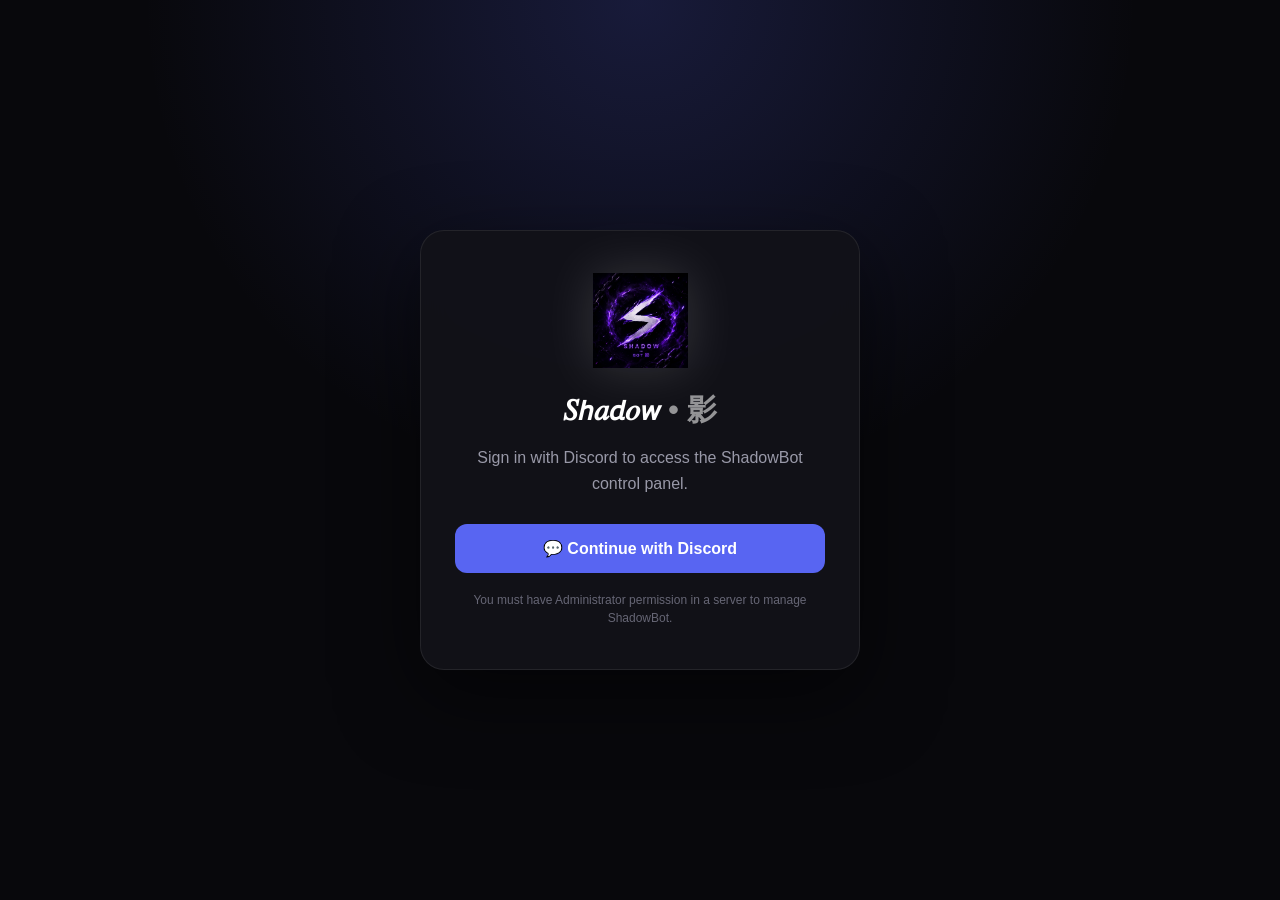
==== commit 250f3fdb: "Update index.html" ====
--- a/ShadowDashboard/index.html
+++ b/ShadowDashboard/index.html
@@ -15,17 +15,9 @@
         content="𝑆𝘩𝑎𝘥𝑜𝘸 • 影-Bot Discord dashboard. Manage your server, XP, levels, games, moderation, verification and polls."
     >
 
-    <meta
-        name="keywords"
-        content="ShadowBot, Discord Bot, Discord Dashboard, Shadow, 影, XP, Levels, Moderation, Discord Games"
-    >
-
+    <meta name="keywords" content="ShadowBot, Discord Bot, Discord Dashboard, Shadow, 影, XP, Levels, Moderation, Discord Games">
     <meta name="author" content="ShadowEditzDev">
-
-    <meta
-        name="robots"
-        content="index, follow"
-    >
+    <meta name="robots" content="index, follow">
 
     <link
         rel="canonical"
@@ -43,10 +35,7 @@
         href="logo.png"
     >
 
-    <meta
-        property="og:type"
-        content="website"
-    >
+    <meta property="og:type" content="website">
 
     <meta
         property="og:title"
@@ -107,9 +96,455 @@
         rel="stylesheet"
         href="style.css"
     >
+
+    <style>
+
+        /* =========================
+           LOGIN SCREEN
+        ========================== */
+
+        #loginScreen {
+            position: fixed;
+            inset: 0;
+            z-index: 99999;
+
+            display: flex;
+            align-items: center;
+            justify-content: center;
+
+            padding: 20px;
+
+            background:
+                radial-gradient(
+                    circle at top,
+                    rgba(88, 101, 242, 0.20),
+                    transparent 45%
+                ),
+                #08080c;
+        }
+
+        .login-box {
+            width: min(440px, 100%);
+
+            padding: 42px 34px;
+
+            text-align: center;
+
+            border: 1px solid rgba(255,255,255,0.08);
+            border-radius: 24px;
+
+            background: rgba(18,18,24,0.96);
+
+            box-shadow:
+                0 25px 80px rgba(0,0,0,0.55);
+
+            backdrop-filter: blur(14px);
+        }
+
+        .login-logo {
+            width: 95px;
+            height: 95px;
+
+            object-fit: contain;
+
+            margin-bottom: 18px;
+
+            filter:
+                drop-shadow(
+                    0 0 25px
+                    rgba(255,255,255,0.15)
+                );
+        }
+
+        .login-box h1 {
+            margin: 0;
+
+            font-size: 30px;
+
+            color: white;
+        }
+
+        .login-box h1 span {
+            opacity: 0.55;
+        }
+
+        .login-box p {
+            margin: 14px 0 28px;
+
+            color: #9999a8;
+
+            line-height: 1.6;
+        }
+
+        .discord-login-btn {
+            width: 100%;
+
+            border: 0;
+            border-radius: 12px;
+
+            padding: 15px 20px;
+
+            background: #5865F2;
+
+            color: white;
+
+            font-size: 16px;
+            font-weight: 700;
+
+            cursor: pointer;
+
+            transition:
+                transform 0.2s ease,
+                filter 0.2s ease,
+                box-shadow 0.2s ease;
+        }
+
+        .discord-login-btn:hover {
+            transform: translateY(-2px);
+
+            filter: brightness(1.08);
+
+            box-shadow:
+                0 10px 30px
+                rgba(88,101,242,0.30);
+        }
+
+        .discord-login-btn:active {
+            transform: translateY(0);
+        }
+
+        .login-note {
+            display: block;
+
+            margin-top: 18px;
+
+            color: #666675;
+
+            font-size: 12px;
+
+            line-height: 1.5;
+        }
+
+        /* =========================
+           SERVER SCREEN
+        ========================== */
+
+        #serverScreen {
+            position: fixed;
+            inset: 0;
+
+            z-index: 99998;
+
+            display: none;
+
+            align-items: center;
+            justify-content: center;
+
+            overflow-y: auto;
+
+            padding: 40px 20px;
+
+            background:
+                radial-gradient(
+                    circle at top,
+                    rgba(255,255,255,0.06),
+                    transparent 40%
+                ),
+                #08080c;
+        }
+
+        .server-box {
+            width: min(900px, 100%);
+        }
+
+        .server-header {
+            text-align: center;
+
+            margin-bottom: 28px;
+        }
+
+        .server-header img {
+            width: 70px;
+            height: 70px;
+
+            object-fit: contain;
+
+            margin-bottom: 12px;
+        }
+
+        .server-header h1 {
+            margin: 0;
+
+            font-size: 30px;
+
+            color: white;
+        }
+
+        .server-header p {
+            color: #888896;
+
+            margin-top: 10px;
+        }
+
+        .server-header strong {
+            color: white;
+        }
+
+        #serverList {
+            display: grid;
+
+            grid-template-columns:
+                repeat(
+                    auto-fit,
+                    minmax(280px, 1fr)
+                );
+
+            gap: 14px;
+        }
+
+        .server-card {
+            display: flex;
+
+            align-items: center;
+
+            gap: 14px;
+
+            padding: 18px;
+
+            border:
+                1px solid
+                rgba(255,255,255,0.07);
+
+            border-radius: 16px;
+
+            background:
+                rgba(20,20,27,0.92);
+
+            cursor: pointer;
+
+            transition: 0.2s ease;
+        }
+
+        .server-card:hover {
+            transform: translateY(-2px);
+
+            border-color:
+                rgba(255,255,255,0.16);
+
+            background:
+                rgba(28,28,37,0.96);
+        }
+
+        .server-icon {
+            width: 54px;
+            height: 54px;
+
+            min-width: 54px;
+
+            display: flex;
+
+            align-items: center;
+            justify-content: center;
+
+            border-radius: 16px;
+
+            overflow: hidden;
+
+            background: #111118;
+        }
+
+        .server-icon img {
+            width: 100%;
+            height: 100%;
+
+            object-fit: cover;
+        }
+
+        .server-name {
+            font-weight: 700;
+
+            color: white;
+
+            margin-bottom: 5px;
+        }
+
+        .server-permission {
+            color: #67e8a5;
+
+            font-size: 12px;
+        }
+
+        .server-action {
+            margin-left: auto;
+
+            border: 0;
+            border-radius: 9px;
+
+            padding: 9px 13px;
+
+            background:
+                rgba(255,255,255,0.08);
+
+            color: white;
+
+            cursor: pointer;
+
+            font-weight: 600;
+        }
+
+        .server-action:hover {
+            background:
+                rgba(255,255,255,0.14);
+        }
+
+        .empty-servers {
+            grid-column: 1 / -1;
+
+            padding: 40px;
+
+            text-align: center;
+
+            border-radius: 18px;
+
+            background:
+                rgba(20,20,27,0.9);
+
+            border:
+                1px solid
+                rgba(255,255,255,0.07);
+        }
+
+        .empty-servers h2 {
+            margin-top: 0;
+
+            color: white;
+        }
+
+        .empty-servers p {
+            color: #888896;
+        }
+
+        /* =========================
+           LOCK DASHBOARD
+        ========================== */
+
+        body.dashboard-locked > .sidebar,
+        body.dashboard-locked > .main {
+            display: none !important;
+        }
+
+        @media (max-width: 600px) {
+
+            .login-box {
+                padding: 34px 22px;
+            }
+
+            .login-box h1 {
+                font-size: 26px;
+            }
+
+            .server-header h1 {
+                font-size: 25px;
+            }
+        }
+
+    </style>
+
 </head>
 
-<body>
+<body class="dashboard-locked">
+
+    <!-- =========================
+         DISCORD LOGIN SCREEN
+    ========================== -->
+
+    <div id="loginScreen">
+
+        <div class="login-box">
+
+            <img
+                class="login-logo"
+                src="logo.png"
+                alt="ShadowBot"
+            >
+
+            <h1>
+                𝑆𝘩𝑎𝘥𝑜𝘸
+                <span>• 影</span>
+            </h1>
+
+            <p>
+                Sign in with Discord to access
+                the ShadowBot control panel.
+            </p>
+
+            <button
+                type="button"
+                class="discord-login-btn"
+                onclick="loginWithDiscord()"
+            >
+                💬 Continue with Discord
+            </button>
+
+            <small class="login-note">
+                You must have Administrator permission
+                in a server to manage ShadowBot.
+            </small>
+
+        </div>
+
+    </div>
+
+
+    <!-- =========================
+         SERVER SELECTOR
+    ========================== -->
+
+    <div id="serverScreen">
+
+        <div class="server-box">
+
+            <div class="server-header">
+
+                <img
+                    src="logo.png"
+                    alt="ShadowBot"
+                >
+
+                <h1>
+                    Choose a Server
+                </h1>
+
+                <p>
+                    Welcome,
+                    <strong id="dashboardUsername">
+                        Admin
+                    </strong>.
+                    Select a server to continue.
+                </p>
+
+            </div>
+
+            <div id="serverList">
+
+                <div class="empty-servers">
+
+                    <h2>
+                        Loading your servers...
+                    </h2>
+
+                    <p>
+                        Please wait.
+                    </p>
+
+                </div>
+
+            </div>
+
+        </div>
+
+    </div>
+
 
     <!-- =========================
          SIDEBAR
@@ -126,8 +561,15 @@
             >
 
             <div>
-                <h1>𝑆𝘩𝑎𝘥𝑜𝘸 • 影-Bot</h1>
-                <span>Control Panel</span>
+
+                <h1>
+                    𝑆𝘩𝑎𝘥𝑜𝘸 • 影-Bot
+                </h1>
+
+                <span>
+                    Control Panel
+                </span>
+
             </div>
 
         </div>
@@ -208,8 +650,15 @@
                 ></span>
 
                 <div>
-                    <strong>𝑆𝘩𝑎𝘥𝑜𝘸 • 影-Bot</strong>
-                    <small id="bot-status">CHECKING...</small>
+
+                    <strong>
+                        𝑆𝘩𝑎𝘥𝑜𝘸 • 影-Bot
+                    </strong>
+
+                    <small id="bot-status">
+                        CHECKING...
+                    </small>
+
                 </div>
 
             </div>
@@ -218,8 +667,9 @@
 
     </aside>
 
+
     <!-- =========================
-         MAIN
+         MAIN DASHBOARD
     ========================== -->
 
     <main class="main">
@@ -242,18 +692,44 @@
 
             <div class="user-area">
 
-                <div class="avatar">
+                <div
+                    class="avatar"
+                    id="userAvatar"
+                >
                     👤
                 </div>
 
                 <div>
-                    <strong>Admin</strong>
-                    <small>Server Manager</small>
-                </div>
+
+                    <strong id="topUsername">
+                        Admin
+                    </strong>
+
+                    <small>
+                        Server Manager
+                    </small>
+
+                </div>
+
+                <button
+                    onclick="logout()"
+                    style="
+                        margin-left:15px;
+                        border:0;
+                        border-radius:8px;
+                        padding:8px 12px;
+                        background:rgba(255,255,255,0.08);
+                        color:white;
+                        cursor:pointer;
+                    "
+                >
+                    Logout
+                </button>
 
             </div>
 
         </header>
+
 
         <!-- =========================
              OVERVIEW
@@ -283,8 +759,8 @@
                     </h1>
 
                     <p>
-                        Manage your Discord server, XP system, games,
-                        moderation and verification from one place.
+                        Manage your Discord server, XP system,
+                        games, moderation and verification from one place.
                     </p>
 
                     <button
@@ -307,6 +783,7 @@
 
             </div>
 
+
             <!-- STATS -->
 
             <div class="stats-grid">
@@ -318,14 +795,19 @@
                     </div>
 
                     <div>
-                        <span>Members</span>
+
+                        <span>
+                            Members
+                        </span>
 
                         <strong id="memberCount">
                             1,248
                         </strong>
-                    </div>
-
-                </div>
+
+                    </div>
+
+                </div>
+
 
                 <div class="stat-card">
 
@@ -334,14 +816,19 @@
                     </div>
 
                     <div>
-                        <span>Total XP</span>
+
+                        <span>
+                            Total XP
+                        </span>
 
                         <strong id="xpCount">
                             84,520
                         </strong>
-                    </div>
-
-                </div>
+
+                    </div>
+
+                </div>
+
 
                 <div class="stat-card">
 
@@ -350,14 +837,19 @@
                     </div>
 
                     <div>
-                        <span>Games Played</span>
+
+                        <span>
+                            Games Played
+                        </span>
 
                         <strong id="gameCount">
                             2,431
                         </strong>
-                    </div>
-
-                </div>
+
+                    </div>
+
+                </div>
+
 
                 <div class="stat-card">
 
@@ -366,22 +858,25 @@
                     </div>
 
                     <div>
-                        <span>Moderation</span>
+
+                        <span>
+                            Moderation
+                        </span>
 
                         <strong>
                             Protected
                         </strong>
-                    </div>
-
-                </div>
-
-            </div>
+
+                    </div>
+
+                </div>
+
+            </div>
+
 
             <!-- CONTENT -->
 
             <div class="content-grid">
-
-                <!-- FEATURES -->
 
                 <div class="panel">
 
@@ -425,6 +920,7 @@
 
                         </div>
 
+
                         <div class="feature">
 
                             <span>🎮</span>
@@ -447,6 +943,7 @@
 
                         </div>
 
+
                         <div class="feature">
 
                             <span>🗳️</span>
@@ -469,6 +966,7 @@
 
                         </div>
 
+
                         <div class="feature">
 
                             <span>🔐</span>
@@ -491,6 +989,7 @@
 
                         </div>
 
+
                         <div class="feature">
 
                             <span>🛡️</span>
@@ -517,7 +1016,6 @@
 
                 </div>
 
-                <!-- QUICK ACTIONS -->
 
                 <div class="panel">
 
@@ -562,6 +1060,7 @@
             </div>
 
         </section>
+
 
         <!-- =========================
              SERVER
@@ -613,6 +1112,7 @@
 
                 </div>
 
+
                 <div class="panel setting-card">
 
                     <span class="big-icon">
@@ -640,6 +1140,7 @@
 
                 </div>
 
+
                 <div class="panel setting-card">
 
                     <span class="big-icon">
@@ -667,6 +1168,7 @@
 
                 </div>
 
+
                 <div class="panel setting-card">
 
                     <span class="big-icon">
@@ -690,6 +1192,7 @@
             </div>
 
         </section>
+
 
         <!-- =========================
              XP
@@ -741,6 +1244,7 @@
                     </label>
 
                 </div>
+
 
                 <div class="setting-row">
 
@@ -765,6 +1269,7 @@
 
                 </div>
 
+
                 <div class="setting-row">
 
                     <div>
@@ -788,6 +1293,7 @@
 
                 </div>
 
+
                 <div class="setting-row">
 
                     <div>
@@ -815,6 +1321,7 @@
                     </label>
 
                 </div>
+
 
                 <button
                     class="primary-btn"
@@ -827,6 +1334,7 @@
 
         </section>
 
+
         <!-- =========================
              GAMES
         ========================== -->
@@ -870,6 +1378,7 @@
 
                 </div>
 
+
                 <div class="stat-card">
 
                     <div class="stat-icon">
@@ -890,6 +1399,7 @@
 
                 </div>
 
+
                 <div class="stat-card">
 
                     <div class="stat-icon">
@@ -911,6 +1421,7 @@
                 </div>
 
             </div>
+
 
             <div class="panel game-panel">
 
@@ -949,6 +1460,7 @@
 
                 </div>
 
+
                 <div class="game-row">
 
                     <div>
@@ -984,6 +1496,7 @@
 
                 </div>
 
+
                 <div class="game-row">
 
                     <div>
@@ -1023,6 +1536,7 @@
 
         </section>
 
+
         <!-- =========================
              MODERATION
         ========================== -->
@@ -1073,6 +1587,7 @@
 
                 </div>
 
+
                 <div class="panel setting-card">
 
                     <span class="big-icon">
@@ -1100,6 +1615,7 @@
 
                 </div>
 
+
                 <div class="panel setting-card">
 
                     <span class="big-icon">
@@ -1127,6 +1643,7 @@
 
                 </div>
 
+
                 <div class="panel setting-card">
 
                     <span class="big-icon">
@@ -1158,6 +1675,7 @@
 
         </section>
 
+
         <!-- =========================
              VERIFICATION
         ========================== -->
@@ -1208,6 +1726,7 @@
 
                 </div>
 
+
                 <div class="setting-row">
 
                     <div>
@@ -1240,6 +1759,7 @@
 
                 </div>
 
+
                 <div class="setting-row">
 
                     <div>
@@ -1271,6 +1791,7 @@
                     </select>
 
                 </div>
+
 
                 <button
                     class="primary-btn"
@@ -1283,6 +1804,7 @@
 
         </section>
 
+
         <!-- =========================
              POLLS
         ========================== -->
@@ -1343,6 +1865,7 @@
 
         </section>
 
+
         <!-- =========================
              SETTINGS
         ========================== -->
@@ -1396,6 +1919,7 @@
                     </select>
 
                 </div>
+
 
                 <div class="setting-row">
 
@@ -1425,6 +1949,7 @@
 
                 </div>
 
+
                 <div class="setting-row">
 
                     <div>
@@ -1452,6 +1977,7 @@
                     </label>
 
                 </div>
+
 
                 <button
                     class="primary-btn"
@@ -1466,6 +1992,7 @@
 
     </main>
 
+
     <!-- =========================
          TOAST
     ========================== -->
@@ -1477,6 +2004,11 @@
         Settings saved successfully! ✓
     </div>
 
+
+    <!-- =========================
+         JAVASCRIPT
+    ========================== -->
+
     <script src="script.js"></script>
 
 </body>
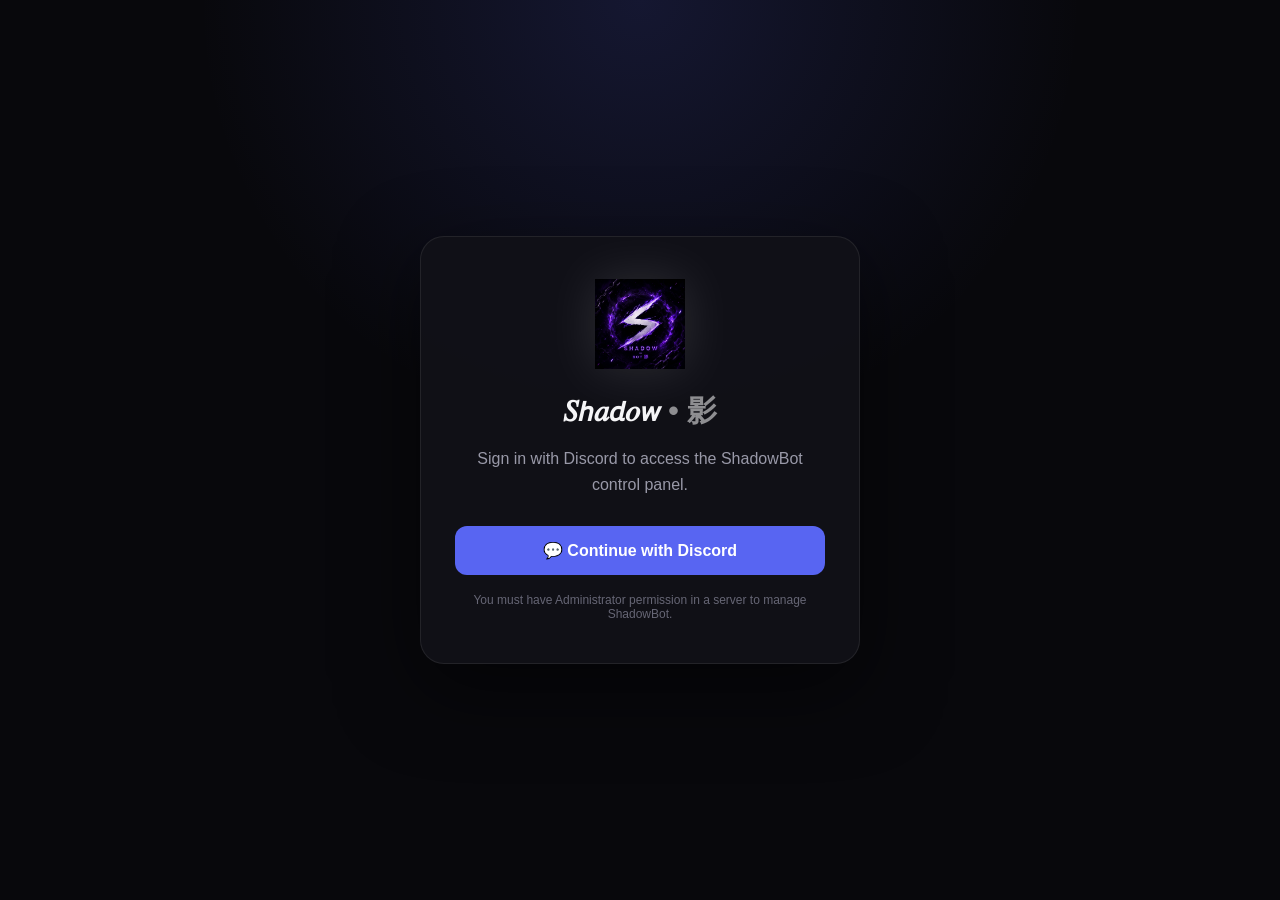
==== commit 643c7854: "Update index.html" ====
--- a/ShadowDashboard/index.html
+++ b/ShadowDashboard/index.html
@@ -2,148 +2,76 @@
 <html lang="en">
 <head>
     <meta charset="UTF-8">
-
-    <meta
-        name="viewport"
-        content="width=device-width, initial-scale=1.0"
-    >
+    <meta name="viewport" content="width=device-width, initial-scale=1.0">
 
     <title>𝑆𝘩𝑎𝘥𝑜𝘸 • 影-Bot | Discord Dashboard</title>
 
-    <meta
-        name="description"
-        content="𝑆𝘩𝑎𝘥𝑜𝘸 • 影-Bot Discord dashboard. Manage your server, XP, levels, games, moderation, verification and polls."
-    >
-
+    <meta name="description" content="𝑆𝘩𝑎𝘥𝑜𝘸 • 影-Bot Discord dashboard. Manage your server, XP, levels, games, moderation, verification and polls.">
     <meta name="keywords" content="ShadowBot, Discord Bot, Discord Dashboard, Shadow, 影, XP, Levels, Moderation, Discord Games">
     <meta name="author" content="ShadowEditzDev">
     <meta name="robots" content="index, follow">
 
-    <link
-        rel="canonical"
-        href="https://shadoweditzdev.github.io/ShadowDashboard/"
-    >
-
-    <link
-        rel="icon"
-        type="image/png"
-        href="logo.png"
-    >
-
-    <link
-        rel="apple-touch-icon"
-        href="logo.png"
-    >
+    <link rel="canonical" href="https://shadoweditzdev.github.io/ShadowDashboard/">
+    <link rel="icon" type="image/png" href="logo.png">
+    <link rel="apple-touch-icon" href="logo.png">
 
     <meta property="og:type" content="website">
-
-    <meta
-        property="og:title"
-        content="𝑆𝘩𝑎𝘥𝑜𝘸 • 影-Bot | Discord Dashboard"
-    >
-
-    <meta
-        property="og:description"
-        content="Manage your Discord server, XP system, games, moderation, verification and polls with the 𝑆𝘩𝑎𝘥𝑜𝘸 • 影-Bot dashboard."
-    >
-
-    <meta
-        property="og:url"
-        content="https://shadoweditzdev.github.io/ShadowDashboard/"
-    >
-
-    <meta
-        property="og:site_name"
-        content="𝑆𝘩𝑎𝘥𝑜𝘸 • 影-Bot"
-    >
-
-    <meta
-        property="og:image"
-        content="https://shadoweditzdev.github.io/ShadowDashboard/banner.png"
-    >
-
-    <meta
-        property="og:image:alt"
-        content="𝑆𝘩𝑎𝘥𝑜𝘸 • 影-Bot Dashboard"
-    >
-
-    <meta
-        property="og:image:type"
-        content="image/png"
-    >
-
-    <meta
-        name="twitter:card"
-        content="summary_large_image"
-    >
-
-    <meta
-        name="twitter:title"
-        content="𝑆𝘩𝑎𝘥𝑜𝘸 • 影-Bot | Discord Dashboard"
-    >
-
-    <meta
-        name="twitter:description"
-        content="The official 𝑆𝘩𝑎𝘥𝑜𝘸 • 影-Bot Discord dashboard."
-    >
-
-    <meta
-        name="twitter:image"
-        content="https://shadoweditzdev.github.io/ShadowDashboard/banner.png"
-    >
-
-    <link
-        rel="stylesheet"
-        href="style.css"
-    >
+    <meta property="og:title" content="𝑆𝘩𝑎𝘥𝑜𝘸 • 影-Bot | Discord Dashboard">
+    <meta property="og:description" content="Manage your Discord server, XP system, games, moderation, verification and polls with the 𝑆𝘩𝑎𝘥𝑜𝘸 • 影-Bot dashboard.">
+    <meta property="og:url" content="https://shadoweditzdev.github.io/ShadowDashboard/">
+    <meta property="og:site_name" content="𝑆𝘩𝑎𝘥𝑜𝘸 • 影-Bot">
+    <meta property="og:image" content="https://shadoweditzdev.github.io/ShadowDashboard/banner.png">
+
+    <meta name="twitter:card" content="summary_large_image">
+    <meta name="twitter:title" content="𝑆𝘩𝑎𝘥𝑜𝘸 • 影-Bot | Discord Dashboard">
+    <meta name="twitter:description" content="The official 𝑆𝘩𝑎𝘥𝑜𝘸 • 影-Bot Discord dashboard.">
+    <meta name="twitter:image" content="https://shadoweditzdev.github.io/ShadowDashboard/banner.png">
+
+    <link rel="stylesheet" href="style.css">
 
     <style>
 
         /* =========================
            LOGIN SCREEN
-        ========================== */
+        ========================= */
 
         #loginScreen {
-            position: fixed;
-            inset: 0;
-            z-index: 99999;
-
-            display: flex;
+            position: fixed !important;
+            inset: 0 !important;
+            z-index: 99999 !important;
+
+            display: flex !important;
+
             align-items: center;
             justify-content: center;
-
-            padding: 20px;
 
             background:
                 radial-gradient(
                     circle at top,
-                    rgba(88, 101, 242, 0.20),
-                    transparent 45%
+                    rgba(88, 101, 242, 0.16),
+                    transparent 40%
                 ),
                 #08080c;
         }
 
         .login-box {
-            width: min(440px, 100%);
-
+            width: min(440px, calc(100% - 40px));
             padding: 42px 34px;
-
-            text-align: center;
 
             border: 1px solid rgba(255,255,255,0.08);
             border-radius: 24px;
 
-            background: rgba(18,18,24,0.96);
+            background: rgba(18,18,24,0.94);
 
             box-shadow:
                 0 25px 80px rgba(0,0,0,0.55);
 
-            backdrop-filter: blur(14px);
+            text-align: center;
         }
 
         .login-logo {
-            width: 95px;
-            height: 95px;
+            width: 90px;
+            height: 90px;
 
             object-fit: contain;
 
@@ -152,16 +80,13 @@
             filter:
                 drop-shadow(
                     0 0 25px
-                    rgba(255,255,255,0.15)
+                    rgba(255,255,255,0.12)
                 );
         }
 
         .login-box h1 {
             margin: 0;
-
             font-size: 30px;
-
-            color: white;
         }
 
         .login-box h1 span {
@@ -193,24 +118,12 @@
 
             cursor: pointer;
 
-            transition:
-                transform 0.2s ease,
-                filter 0.2s ease,
-                box-shadow 0.2s ease;
+            transition: 0.2s ease;
         }
 
         .discord-login-btn:hover {
             transform: translateY(-2px);
-
             filter: brightness(1.08);
-
-            box-shadow:
-                0 10px 30px
-                rgba(88,101,242,0.30);
-        }
-
-        .discord-login-btn:active {
-            transform: translateY(0);
         }
 
         .login-note {
@@ -221,16 +134,16 @@
             color: #666675;
 
             font-size: 12px;
-
-            line-height: 1.5;
-        }
+        }
+
 
         /* =========================
            SERVER SCREEN
-        ========================== */
+        ========================= */
 
         #serverScreen {
             position: fixed;
+
             inset: 0;
 
             z-index: 99998;
@@ -276,8 +189,6 @@
             margin: 0;
 
             font-size: 30px;
-
-            color: white;
         }
 
         .server-header p {
@@ -378,6 +289,7 @@
             margin-left: auto;
 
             border: 0;
+
             border-radius: 9px;
 
             padding: 9px 13px;
@@ -416,49 +328,57 @@
 
         .empty-servers h2 {
             margin-top: 0;
-
-            color: white;
         }
 
         .empty-servers p {
             color: #888896;
         }
 
+
         /* =========================
            LOCK DASHBOARD
-        ========================== */
+        ========================= */
 
         body.dashboard-locked > .sidebar,
         body.dashboard-locked > .main {
             display: none !important;
         }
 
+
+        /* =========================
+           MOBILE
+        ========================= */
+
         @media (max-width: 600px) {
 
             .login-box {
                 padding: 34px 22px;
             }
 
-            .login-box h1 {
-                font-size: 26px;
-            }
-
             .server-header h1 {
                 font-size: 25px;
             }
+
         }
 
     </style>
-
 </head>
 
-<body class="dashboard-locked">
+
+<body
+    class="dashboard-locked"
+    style="overflow:hidden;"
+>
+
 
     <!-- =========================
-         DISCORD LOGIN SCREEN
-    ========================== -->
-
-    <div id="loginScreen">
+         LOGIN SCREEN
+    ========================= -->
+
+    <div
+        id="loginScreen"
+        style="display:flex !important;"
+    >
 
         <div class="login-box">
 
@@ -474,8 +394,8 @@
             </h1>
 
             <p>
-                Sign in with Discord to access
-                the ShadowBot control panel.
+                Sign in with Discord to access the
+                ShadowBot control panel.
             </p>
 
             <button
@@ -498,7 +418,7 @@
 
     <!-- =========================
          SERVER SELECTOR
-    ========================== -->
+    ========================= -->
 
     <div id="serverScreen">
 
@@ -548,7 +468,7 @@
 
     <!-- =========================
          SIDEBAR
-    ========================== -->
+    ========================= -->
 
     <aside class="sidebar">
 
@@ -573,6 +493,7 @@
             </div>
 
         </div>
+
 
         <nav>
 
@@ -634,6 +555,7 @@
 
         </nav>
 
+
         <div class="sidebar-bottom">
 
             <div class="bot-status">
@@ -645,8 +567,8 @@
                 >
 
                 <span
+                    class="status-dot"
                     id="status-dot"
-                    class="status-dot"
                 ></span>
 
                 <div>
@@ -656,7 +578,7 @@
                     </strong>
 
                     <small id="bot-status">
-                        CHECKING...
+                        ONLINE
                     </small>
 
                 </div>
@@ -670,11 +592,9 @@
 
     <!-- =========================
          MAIN DASHBOARD
-    ========================== -->
+    ========================= -->
 
     <main class="main">
-
-        <!-- TOPBAR -->
 
         <header class="topbar">
 
@@ -689,6 +609,7 @@
                 </h2>
 
             </div>
+
 
             <div class="user-area">
 
@@ -712,6 +633,7 @@
                 </div>
 
                 <button
+                    type="button"
                     onclick="logout()"
                     style="
                         margin-left:15px;
@@ -733,7 +655,7 @@
 
         <!-- =========================
              OVERVIEW
-        ========================== -->
+        ========================= -->
 
         <section
             id="overview"
@@ -742,7 +664,7 @@
 
             <div
                 class="hero"
-                style="background-image: url('banner.png');"
+                style="background-image:url('banner.png');"
             >
 
                 <div class="hero-overlay"></div>
@@ -759,18 +681,22 @@
                     </h1>
 
                     <p>
-                        Manage your Discord server, XP system,
-                        games, moderation and verification from one place.
+                        Manage your Discord server,
+                        XP system, games,
+                        moderation and verification
+                        from one place.
                     </p>
 
                     <button
+                        type="button"
                         class="primary-btn"
-                        onclick="showPage('server')"
+                        onclick="showPage('server', this)"
                     >
                         ⚡ Manage Server
                     </button>
 
                 </div>
+
 
                 <div class="hero-symbol">
 
@@ -784,8 +710,6 @@
             </div>
 
 
-            <!-- STATS -->
-
             <div class="stats-grid">
 
                 <div class="stat-card">
@@ -801,7 +725,7 @@
                         </span>
 
                         <strong id="memberCount">
-                            1,248
+                            0
                         </strong>
 
                     </div>
@@ -822,7 +746,7 @@
                         </span>
 
                         <strong id="xpCount">
-                            84,520
+                            0
                         </strong>
 
                     </div>
@@ -843,7 +767,7 @@
                         </span>
 
                         <strong id="gameCount">
-                            2,431
+                            0
                         </strong>
 
                     </div>
@@ -874,8 +798,6 @@
             </div>
 
 
-            <!-- CONTENT -->
-
             <div class="content-grid">
 
                 <div class="panel">
@@ -896,6 +818,7 @@
 
                     </div>
 
+
                     <div class="feature-list">
 
                         <div class="feature">
@@ -1035,21 +958,22 @@
 
                     </div>
 
+
                     <div class="quick-actions">
 
-                        <button onclick="showPage('xp')">
+                        <button onclick="showPage('xp', this)">
                             ⭐ XP Settings
                         </button>
 
-                        <button onclick="showPage('games')">
+                        <button onclick="showPage('games', this)">
                             🎮 Game Settings
                         </button>
 
-                        <button onclick="showPage('verification')">
+                        <button onclick="showPage('verification', this)">
                             🔐 Verification
                         </button>
 
-                        <button onclick="showPage('moderation')">
+                        <button onclick="showPage('moderation', this)">
                             🔨 Moderation
                         </button>
 
@@ -1064,7 +988,7 @@
 
         <!-- =========================
              SERVER
-        ========================== -->
+        ========================= -->
 
         <section
             id="server"
@@ -1083,6 +1007,7 @@
 
             </div>
 
+
             <div class="settings-grid">
 
                 <div class="panel setting-card">
@@ -1100,14 +1025,8 @@
                     </p>
 
                     <label class="switch">
-
-                        <input
-                            type="checkbox"
-                            checked
-                        >
-
+                        <input type="checkbox" checked>
                         <span></span>
-
                     </label>
 
                 </div>
@@ -1128,14 +1047,8 @@
                     </p>
 
                     <label class="switch">
-
-                        <input
-                            type="checkbox"
-                            checked
-                        >
-
+                        <input type="checkbox" checked>
                         <span></span>
-
                     </label>
 
                 </div>
@@ -1156,14 +1069,8 @@
                     </p>
 
                     <label class="switch">
-
-                        <input
-                            type="checkbox"
-                            checked
-                        >
-
+                        <input type="checkbox" checked>
                         <span></span>
-
                     </label>
 
                 </div>
@@ -1196,7 +1103,7 @@
 
         <!-- =========================
              XP
-        ========================== -->
+        ========================= -->
 
         <section
             id="xp"
@@ -1214,6 +1121,7 @@
                 </p>
 
             </div>
+
 
             <div class="panel">
 
@@ -1262,7 +1170,6 @@
 
                     <input
                         class="number-input"
-                        id="xpPerMessage"
                         type="number"
                         value="10"
                     >
@@ -1286,7 +1193,6 @@
 
                     <input
                         class="number-input"
-                        id="xpCooldown"
                         type="number"
                         value="30"
                     >
@@ -1312,7 +1218,6 @@
 
                         <input
                             type="checkbox"
-                            id="rankCards"
                             checked
                         >
 
@@ -1337,7 +1242,7 @@
 
         <!-- =========================
              GAMES
-        ========================== -->
+        ========================= -->
 
         <section
             id="games"
@@ -1356,6 +1261,7 @@
 
             </div>
 
+
             <div class="stats-grid">
 
                 <div class="stat-card">
@@ -1370,7 +1276,7 @@
                             Games Played
                         </span>
 
-                        <strong id="gamesPlayed">
+                        <strong>
                             2,431
                         </strong>
 
@@ -1539,7 +1445,7 @@
 
         <!-- =========================
              MODERATION
-        ========================== -->
+        ========================= -->
 
         <section
             id="moderation"
@@ -1558,6 +1464,7 @@
 
             </div>
 
+
             <div class="settings-grid">
 
                 <div class="panel setting-card">
@@ -1678,7 +1585,7 @@
 
         <!-- =========================
              VERIFICATION
-        ========================== -->
+        ========================= -->
 
         <section
             id="verification"
@@ -1697,6 +1604,7 @@
 
             </div>
 
+
             <div class="panel">
 
                 <div class="setting-row">
@@ -1741,7 +1649,7 @@
 
                     </div>
 
-                    <select id="verificationRole">
+                    <select>
 
                         <option>
                             Verified
@@ -1774,7 +1682,7 @@
 
                     </div>
 
-                    <select id="verificationChannel">
+                    <select>
 
                         <option>
                             #verification
@@ -1807,7 +1715,7 @@
 
         <!-- =========================
              POLLS
-        ========================== -->
+        ========================= -->
 
         <section
             id="polls"
@@ -1826,6 +1734,7 @@
 
             </div>
 
+
             <div class="panel">
 
                 <h3>
@@ -1835,22 +1744,24 @@
                 <input
                     class="text-input"
                     id="pollQuestion"
-                    placeholder="Enter your poll question..."
+                    placeholder="Enter your poll question"
                 >
 
+
                 <div class="poll-options">
 
                     <input
-                        class="text-input poll-option"
+                        class="text-input"
                         placeholder="Option 1"
                     >
 
                     <input
-                        class="text-input poll-option"
+                        class="text-input"
                         placeholder="Option 2"
                     >
 
                 </div>
+
 
                 <button
                     class="primary-btn"
@@ -1859,6 +1770,7 @@
                     🗳️ Create Poll
                 </button>
 
+
                 <div id="pollMessage"></div>
 
             </div>
@@ -1868,7 +1780,7 @@
 
         <!-- =========================
              SETTINGS
-        ========================== -->
+        ========================= -->
 
         <section
             id="settings"
@@ -1887,6 +1799,7 @@
 
             </div>
 
+
             <div class="panel">
 
                 <div class="setting-row">
@@ -1902,6 +1815,7 @@
                         </p>
 
                     </div>
+
 
                     <select
                         id="themeSelect"
@@ -1935,11 +1849,11 @@
 
                     </div>
 
+
                     <label class="switch">
 
                         <input
                             type="checkbox"
-                            id="notificationsToggle"
                             checked
                         >
 
@@ -1964,11 +1878,11 @@
 
                     </div>
 
+
                     <label class="switch">
 
                         <input
                             type="checkbox"
-                            id="autoRefreshToggle"
                             checked
                         >
 
@@ -1995,7 +1909,7 @@
 
     <!-- =========================
          TOAST
-    ========================== -->
+    ========================= -->
 
     <div
         id="toast"
@@ -2006,8 +1920,8 @@
 
 
     <!-- =========================
-         JAVASCRIPT
-    ========================== -->
+         SCRIPT
+    ========================= -->
 
     <script src="script.js"></script>
 
